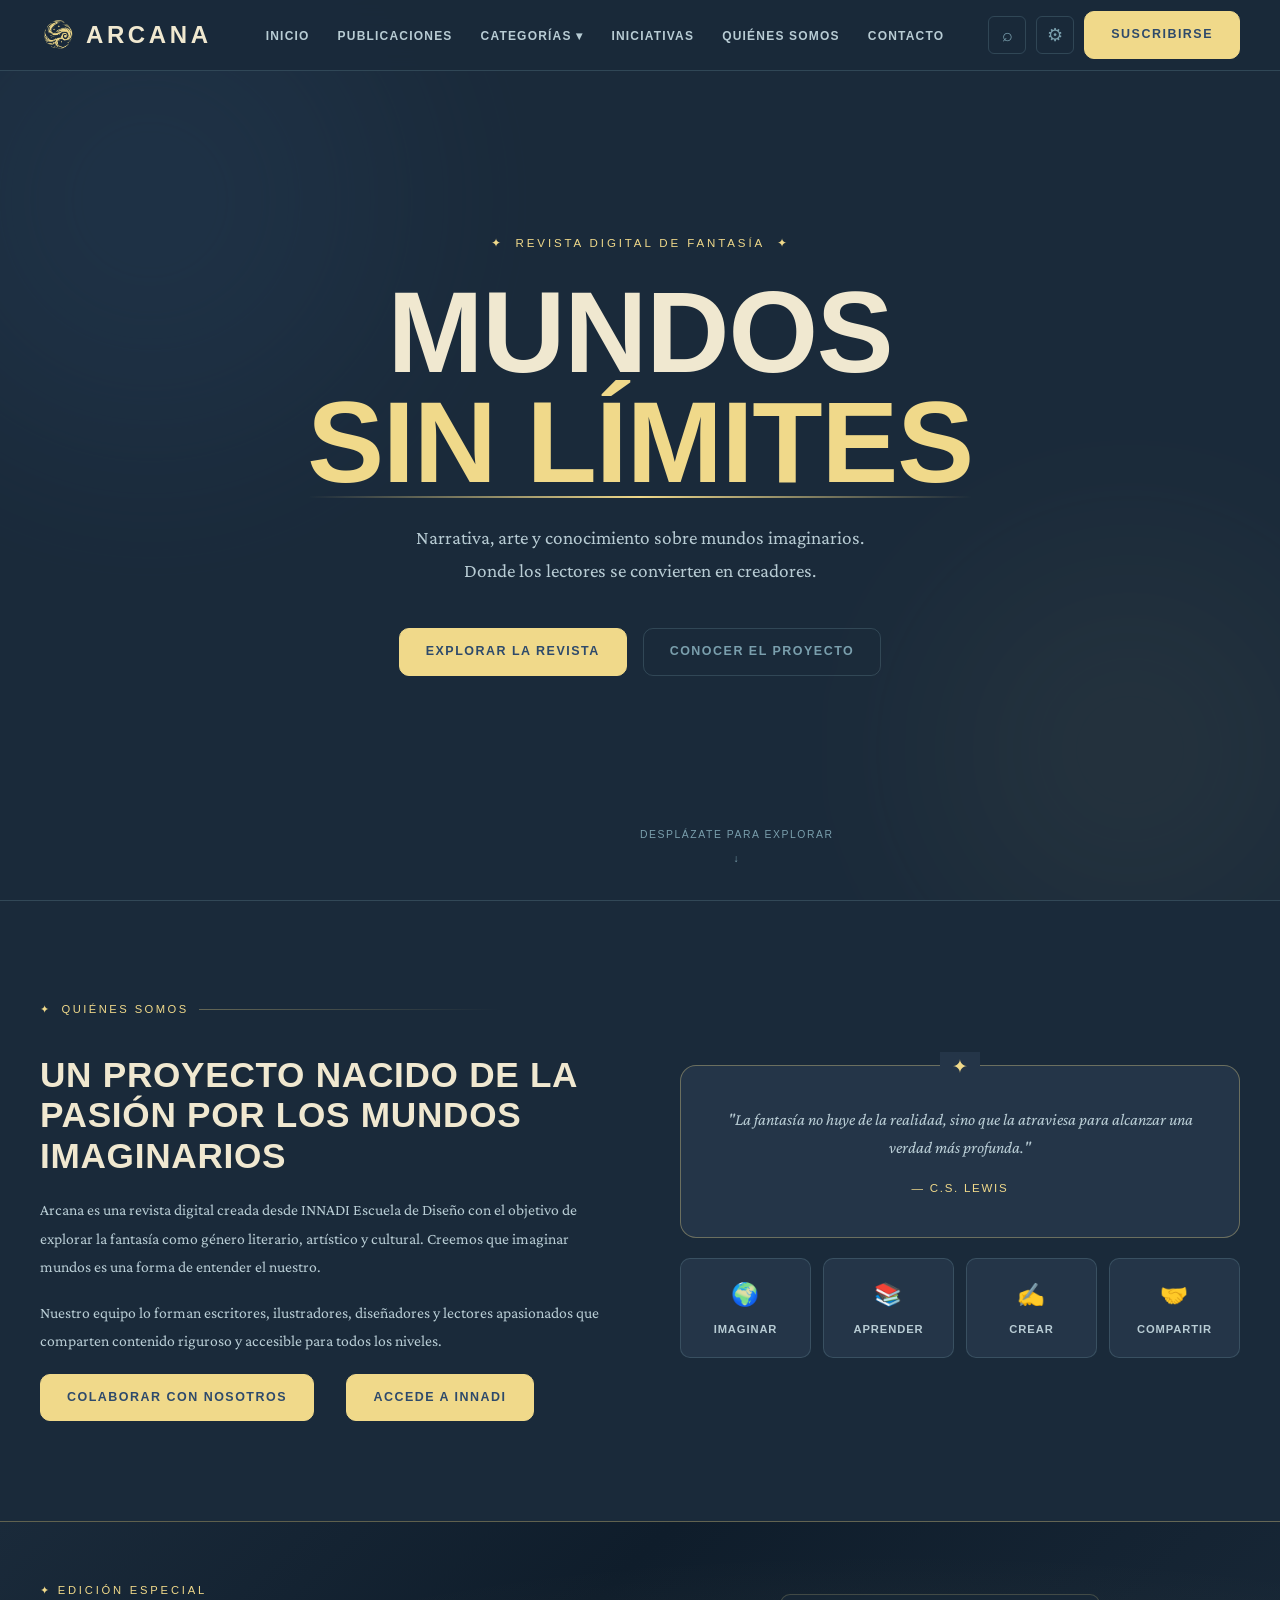
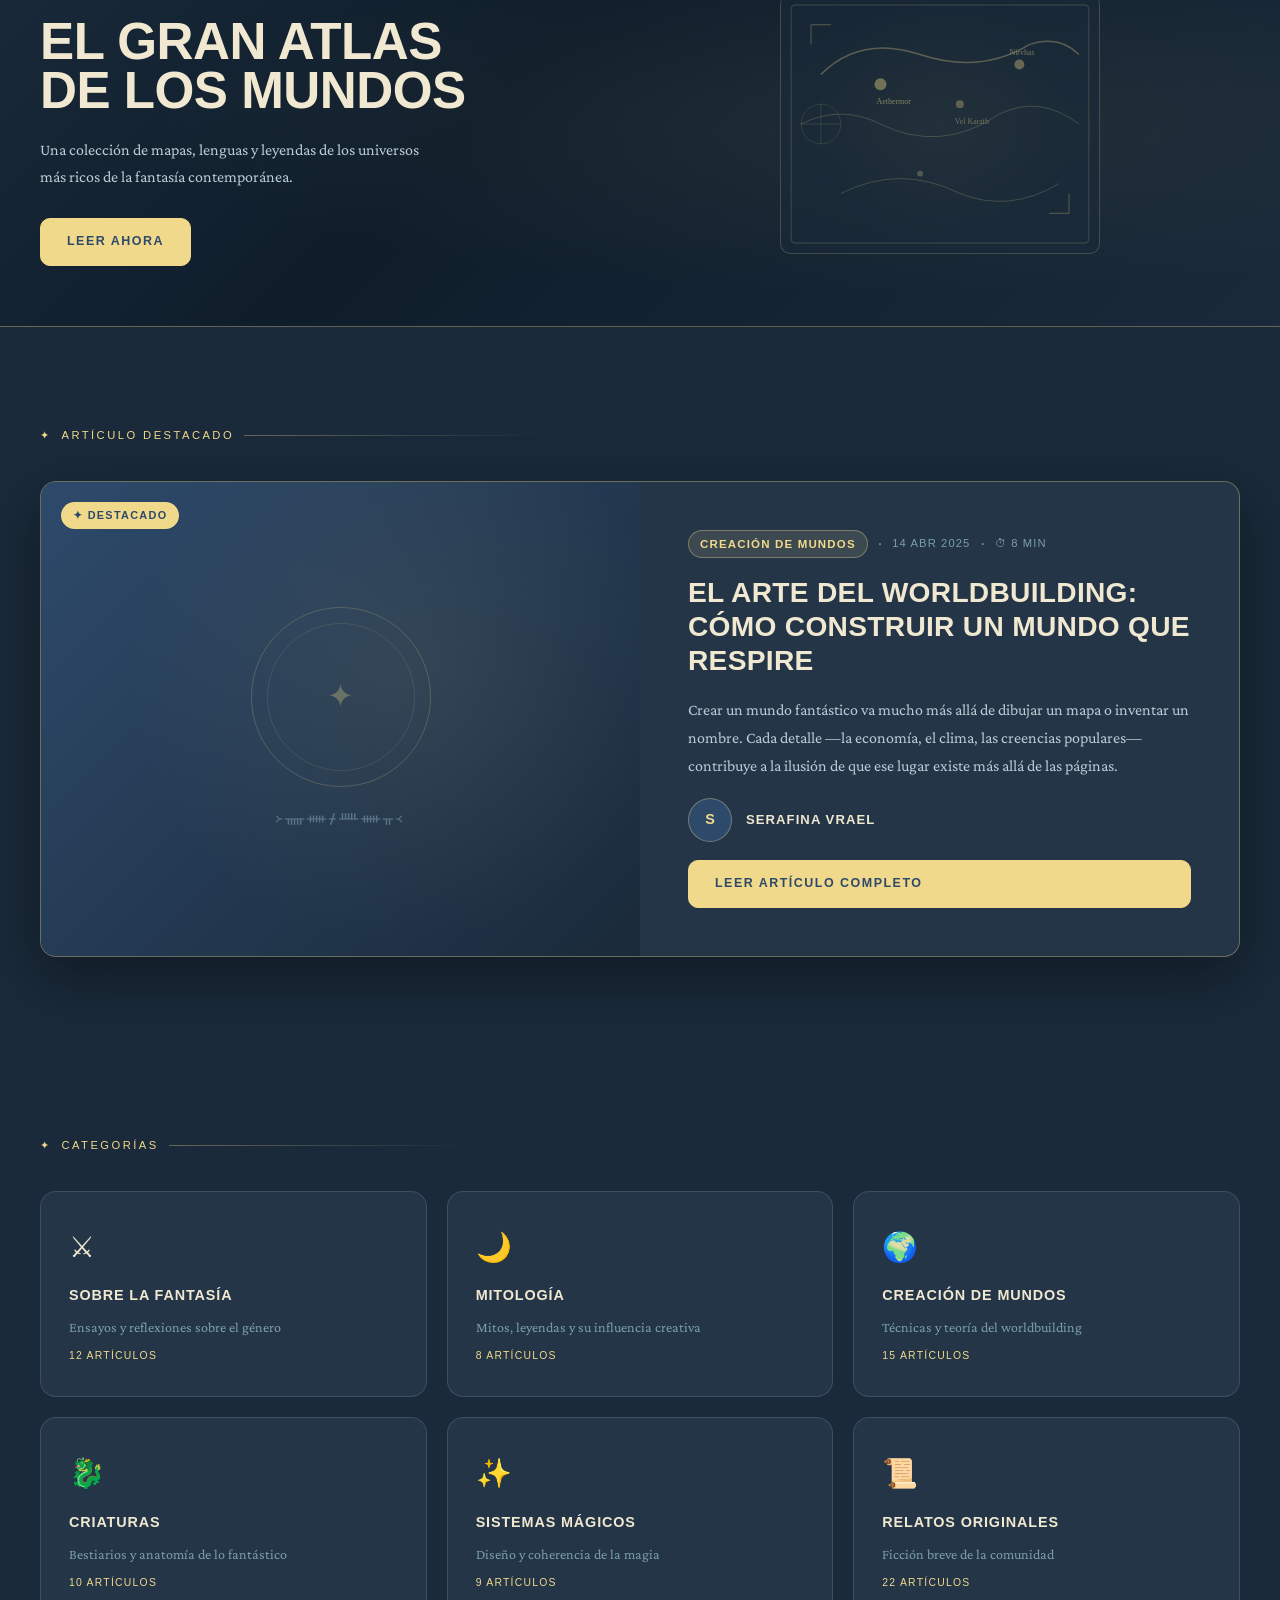
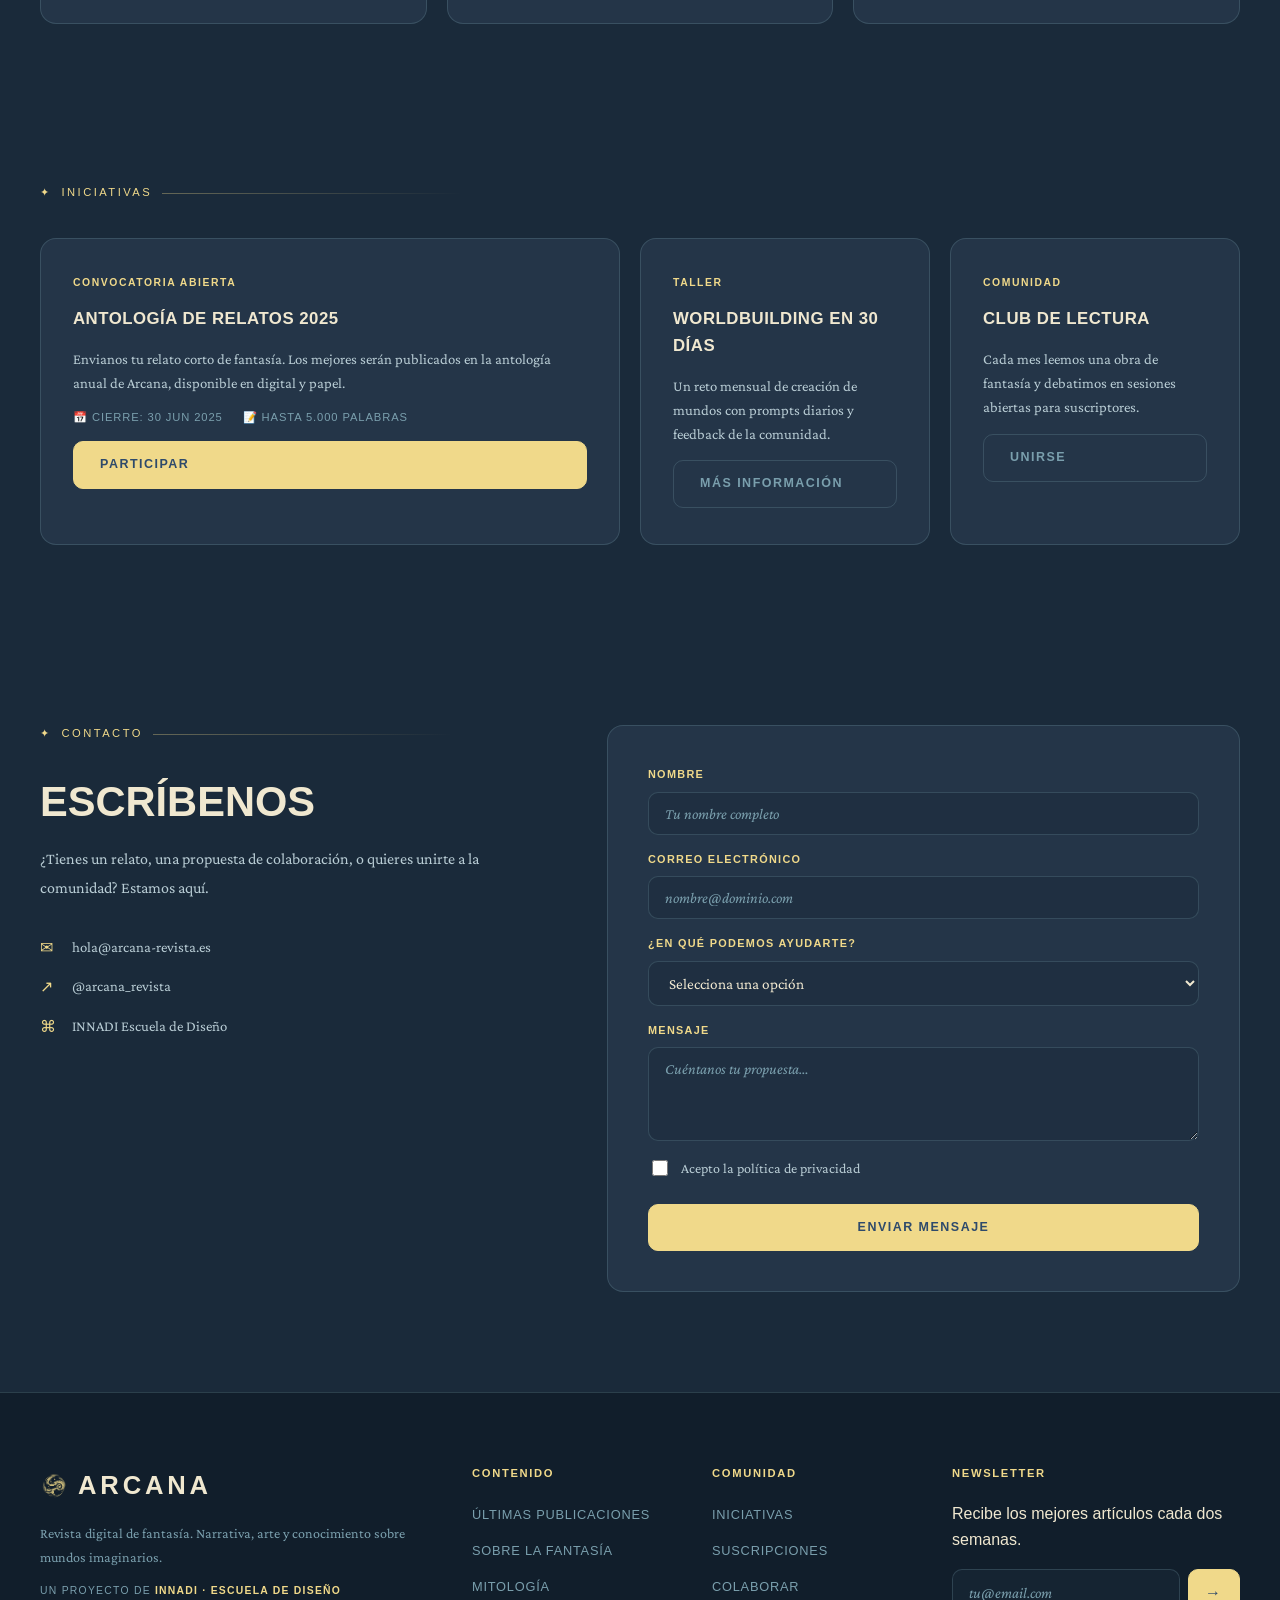
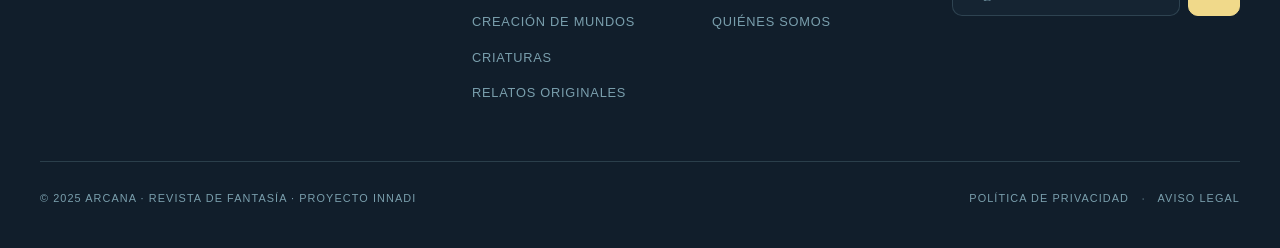
==== index.html @ d05dcd9f "Add files via upload" ====
<!DOCTYPE html>
<html lang="es">
<head>
  <meta charset="UTF-8">
  <meta name="viewport" content="width=device-width, initial-scale=1.0">
  <meta name="description" content="Arcana — Revista digital de fantasía. Narrativa, arte y conocimiento sobre mundos imaginarios.">
  <title>Arcana · Revista de Fantasía</title>
  <link rel="preconnect" href="https://fonts.googleapis.com">
  <link rel="preconnect" href="https://fonts.gstatic.com" crossorigin>
  <link href="https://fonts.googleapis.com/css2?family=Cinzel:wght@400;600;700;900&family=Crimson+Pro:ital,wght@0,300;0,400;0,600;1,300;1,400&display=swap" rel="stylesheet">
  <link rel="stylesheet" href="assets/css/estilo.css">
  <link rel="stylesheet" href="assets/css/revista.css">
  <script src="assets/js/java.js"></script>

</head>
<body>

  <!-- ═══ NAVEGACIÓN ═══ -->
  <nav class="nav" id="nav">
    <div class="nav-inner">
      <a href="#" class="nav-logo" onclick="showPage('home')">
        <img src="assets/img/ico.png" class="nav-logo-img" alt="Arcana">
        <span class="nav-logo-text">Arcana</span>
      </a>
      <ul class="nav-links" id="navLinks">
        <li><a href="#inicio" class="nav-link" onclick="showPage('home')">Inicio</a></li>
        <li><a href="#publicaciones" class="nav-link" onclick="showPage('publicaciones')">Publicaciones</a></li>
        <li class="nav-dropdown">
          <a href="#categorias" class="nav-link">Categorías ▾</a>
          <ul class="dropdown-menu">
            <li><a href="#" onclick="showPage('publicaciones','fantasia')">Sobre la fantasía</a></li>
            <li><a href="#" onclick="showPage('publicaciones','mitologia')">Mitología</a></li>
            <li><a href="#" onclick="showPage('publicaciones','mundos')">Creación de mundos</a></li>
            <li><a href="#" onclick="showPage('publicaciones','criaturas')">Criaturas</a></li>
            <li><a href="#" onclick="showPage('publicaciones','magia')">Sistemas mágicos</a></li>
            <li><a href="#" onclick="showPage('publicaciones','relatos')">Relatos originales</a></li>
          </ul>
        </li>
        <li><a href="#iniciativas" class="nav-link">Iniciativas</a></li>
        <li><a href="#quienes" class="nav-link">Quiénes somos</a></li>
        <li><a href="#contacto" class="nav-link">Contacto</a></li>
      </ul>
      <div class="nav-actions">
        <button class="nav-search-btn" id="searchToggle" aria-label="Buscar">⌕</button>
        <button class="nav-icon-btn" onclick="showPage('config')" aria-label="Configuración">⚙</button>
        <a href="#" class="btn btn-primary nav-cta" onclick="showPage('suscripciones')">Suscribirse</a>
      </div>
      <button class="nav-burger" id="burger" aria-label="Menú">☰</button>
    </div>
    <div class="search-bar" id="searchBar">
      <div class="search-inner">
        <input type="search" id="searchInput" placeholder="Busca artículos, criaturas, mundos…" autocomplete="off">
        <button class="search-close" id="searchClose">✕</button>
      </div>
    </div>
  </nav>

  <!-- ═══════════════════════════════
       PÁGINA: HOME
  ═══════════════════════════════ -->
  <div id="page-home" class="page active">

    <!-- HERO -->
    <section class="hero-main" id="inicio">
      <div class="hero-bg">
        <div class="hero-orb hero-orb-1"></div>
        <div class="hero-orb hero-orb-2"></div>
        <div class="hero-particles" id="particles"></div>
      </div>
      <div class="hero-content">
        <p class="hero-eyebrow">✦ &nbsp;Revista Digital de Fantasía &nbsp;✦</p>
        <h1 class="hero-title">
          <span class="hero-title-line">Mundos</span>
          <span class="hero-title-line hero-title-accent">sin límites</span>
        </h1>
        <p class="hero-subtitle">Narrativa, arte y conocimiento sobre mundos imaginarios.<br>Donde los lectores se convierten en creadores.</p>
        <div class="hero-cta-group">
          <a href="#" class="btn btn-primary" onclick="showPage('publicaciones')">Explorar la revista</a>
          <a href="#quienes" class="btn btn-ghost">Conocer el proyecto</a>
        </div>
      </div>
      <div class="hero-scroll-hint">
        <span>Desplázate para explorar</span>
        <div class="scroll-arrow">↓</div>
      </div>
    </section>

        <!-- QUIÉNES SOMOS -->
    <section class="quienes-section" id="quienes">
      <div class="container">
        <div class="quienes-inner">
          <div class="quienes-text">
            <div class="section-label"><span>✦</span> Quiénes somos</div>
            <h2>Un proyecto nacido de la pasión por los mundos imaginarios</h2>
            <p>Arcana es una revista digital creada desde INNADI Escuela de Diseño con el objetivo de explorar la fantasía como género literario, artístico y cultural. Creemos que imaginar mundos es una forma de entender el nuestro.</p>
            <p>Nuestro equipo lo forman escritores, ilustradores, diseñadores y lectores apasionados que comparten contenido riguroso y accesible para todos los niveles.</p>
            <a href="#contacto" class="btn btn-primary-cont">Colaborar con nosotros</a>
            <a href="https://www.innadi.com/" class="btn btn-primary">Accede a INNADI</a>
          </div>
          <div class="quienes-visual">
            <div class="manifesto-card">
              <p class="manifesto-quote">"La fantasía no huye de la realidad, sino que la atraviesa para alcanzar una verdad más profunda."</p>
              <p class="manifesto-author">— C.S. Lewis</p>
              <div class="manifesto-deco">✦</div>
            </div>
            <div class="values-grid">
              <div class="value-item"><span>🌍</span><strong>Imaginar</strong></div>
              <div class="value-item"><span>📚</span><strong>Aprender</strong></div>
              <div class="value-item"><span>✍</span><strong>Crear</strong></div>
              <div class="value-item"><span>🤝</span><strong>Compartir</strong></div>
            </div>
          </div>
        </div>
      </div>
    </section>

    <!-- BANNER -->
    <section class="banner-section">
      <div class="banner-inner">
        <div class="banner-text-col">
          <p class="banner-eyebrow">✦ Edición especial</p>
          <h2 class="banner-title">El gran atlas<br>de los mundos</h2>
          <p class="banner-desc">Una colección de mapas, lenguas y leyendas de los universos más ricos de la fantasía contemporánea.</p>
          <a href="#" class="btn btn-primary" onclick="showPage('articulo')">Leer ahora</a>
        </div>
        <div class="banner-visual">
          <div class="banner-orb"></div>
          <div class="banner-map-art">
            <svg viewBox="0 0 320 260" fill="none" xmlns="http://www.w3.org/2000/svg">
              <rect x="10" y="10" width="300" height="240" rx="4" stroke="rgba(240,217,138,0.2)" stroke-width="1"/>
              <path d="M40 80 Q80 40 140 60 Q200 80 250 50 Q280 40 300 60" stroke="rgba(240,217,138,0.3)" stroke-width="1.5" fill="none"/>
              <path d="M20 130 Q60 110 100 130 Q160 160 220 120 Q260 100 300 130" stroke="rgba(240,217,138,0.2)" stroke-width="1" fill="none"/>
              <path d="M60 200 Q120 170 180 200 Q230 220 280 190" stroke="rgba(240,217,138,0.2)" stroke-width="1" fill="none"/>
              <circle cx="100" cy="90" r="6" fill="rgba(240,217,138,0.4)"/>
              <circle cx="180" cy="110" r="4" fill="rgba(240,217,138,0.3)"/>
              <circle cx="240" cy="70" r="5" fill="rgba(240,217,138,0.35)"/>
              <circle cx="140" cy="180" r="3" fill="rgba(240,217,138,0.25)"/>
              <text x="96" y="110" font-size="8" fill="rgba(240,217,138,0.5)" font-family="serif">Aethermor</text>
              <text x="175" y="130" font-size="8" fill="rgba(240,217,138,0.4)" font-family="serif">Vel Karath</text>
              <text x="230" y="60" font-size="8" fill="rgba(240,217,138,0.45)" font-family="serif">Nirvhas</text>
              <path d="M30 30 L50 30 M30 30 L30 50" stroke="rgba(240,217,138,0.3)" stroke-width="1"/>
              <path d="M290 220 L270 220 M290 220 L290 200" stroke="rgba(240,217,138,0.3)" stroke-width="1"/>
              <circle cx="40" cy="130" r="20" stroke="rgba(240,217,138,0.12)" stroke-width="1" fill="none"/>
              <line x1="40" y1="110" x2="40" y2="150" stroke="rgba(240,217,138,0.15)" stroke-width="0.8"/>
              <line x1="20" y1="130" x2="60" y2="130" stroke="rgba(240,217,138,0.15)" stroke-width="0.8"/>
            </svg>
          </div>
        </div>
      </div>
    </section>

    <!-- ARTÍCULO DESTACADO (home) -->
    <section class="featured-wrap" id="publicaciones">
      <div class="container">
        <div class="section-label"><span>✦</span> Artículo destacado</div>
        <article class="featured-article">
          <div class="featured-img">
            <div class="featured-img-placeholder">
              <div class="img-art">
                <div class="img-art-circle"></div>
                <div class="img-art-rune">᚛ᚅᚔᚋᚊᚔᚂ᚜</div>
              </div>
            </div>
            <span class="featured-badge">✦ Destacado</span>
          </div>
          <div class="featured-body">
            <div class="featured-meta">
              <span class="tag">Creación de mundos</span>
              <span class="meta-sep">·</span>
              <span class="meta-date">14 Abr 2025</span>
              <span class="meta-sep">·</span>
              <span class="meta-time">⏱ 8 min</span>
            </div>
            <h2 class="featured-title">El arte del Worldbuilding: cómo construir un mundo que respire</h2>
            <p class="featured-excerpt">Crear un mundo fantástico va mucho más allá de dibujar un mapa o inventar un nombre. Cada detalle —la economía, el clima, las creencias populares— contribuye a la ilusión de que ese lugar existe más allá de las páginas.</p>
            <div class="featured-author">
              <div class="author-avatar">S</div>
              <div>
                <strong>Serafina Vrael</strong>
              </div>
            </div>
            <a href="#" class="btn btn-primary" onclick="showPage('articulo')">Leer artículo completo</a>
          </div>
        </article>
      </div>
    </section>

    <!-- CATEGORÍAS GRID -->
    <section class="cat-section" id="categorias">
      <div class="container">
        <div class="section-label"><span>✦</span> Categorías</div>
        <div class="cat-grid">
          <a href="#" class="cat-card" onclick="showPage('publicaciones','fantasia')">
            <div class="cat-icon">⚔</div>
            <h3>Sobre la fantasía</h3>
            <p>Ensayos y reflexiones sobre el género</p>
            <span class="cat-count">12 artículos</span>
          </a>
          <a href="#" class="cat-card" onclick="showPage('publicaciones','mitologia')">
            <div class="cat-icon">🌙</div>
            <h3>Mitología</h3>
            <p>Mitos, leyendas y su influencia creativa</p>
            <span class="cat-count">8 artículos</span>
          </a>
          <a href="#" class="cat-card" onclick="showPage('publicaciones','mundos')">
            <div class="cat-icon">🌍</div>
            <h3>Creación de mundos</h3>
            <p>Técnicas y teoría del worldbuilding</p>
            <span class="cat-count">15 artículos</span>
          </a>
          <a href="#" class="cat-card" onclick="showPage('publicaciones','criaturas')">
            <div class="cat-icon">🐉</div>
            <h3>Criaturas</h3>
            <p>Bestiarios y anatomía de lo fantástico</p>
            <span class="cat-count">10 artículos</span>
          </a>
          <a href="#" class="cat-card" onclick="showPage('publicaciones','magia')">
            <div class="cat-icon">✨</div>
            <h3>Sistemas mágicos</h3>
            <p>Diseño y coherencia de la magia</p>
            <span class="cat-count">9 artículos</span>
          </a>
          <a href="#" class="cat-card" onclick="showPage('publicaciones','relatos')">
            <div class="cat-icon">📜</div>
            <h3>Relatos originales</h3>
            <p>Ficción breve de la comunidad</p>
            <span class="cat-count">22 artículos</span>
          </a>
        </div>
      </div>
    </section>

    <!-- INICIATIVAS -->
    <section class="iniciativas-section" id="iniciativas">
      <div class="container">
        <div class="section-label"><span>✦</span> Iniciativas</div>
        <div class="iniciativas-grid">
          <article class="iniciativa-card iniciativa-main">
            <div class="iniciativa-tag">Convocatoria abierta</div>
            <h3>Antología de Relatos 2025</h3>
            <p>Envianos tu relato corto de fantasía. Los mejores serán publicados en la antología anual de Arcana, disponible en digital y papel.</p>
            <div class="iniciativa-meta">
              <span>📅 Cierre: 30 Jun 2025</span>
              <span>📝 Hasta 5.000 palabras</span>
            </div>
            <a href="#contacto" class="btn btn-primary">Participar</a>
          </article>
          <article class="iniciativa-card">
            <div class="iniciativa-tag">Taller</div>
            <h3>Worldbuilding en 30 días</h3>
            <p>Un reto mensual de creación de mundos con prompts diarios y feedback de la comunidad.</p>
            <a href="#" class="btn btn-ghost">Más información</a>
          </article>
          <article class="iniciativa-card">
            <div class="iniciativa-tag">Comunidad</div>
            <h3>Club de lectura</h3>
            <p>Cada mes leemos una obra de fantasía y debatimos en sesiones abiertas para suscriptores.</p>
            <a href="#" class="btn btn-ghost">Unirse</a>
          </article>
        </div>
      </div>
    </section>

    <!-- CONTACTO -->
    <section class="contacto-section" id="contacto">
      <div class="container">
        <div class="contacto-inner">
          <div class="contacto-text">
            <div class="section-label"><span>✦</span> Contacto</div>
            <h2>Escríbenos</h2>
            <p>¿Tienes un relato, una propuesta de colaboración, o quieres unirte a la comunidad? Estamos aquí.</p>
            <div class="contacto-info">
              <div class="contacto-item"><span>✉</span><span>hola@arcana-revista.es</span></div>
              <div class="contacto-item"><span>↗</span><span>@arcana_revista</span></div>
              <div class="contacto-item"><span>⌘</span><span>INNADI Escuela de Diseño</span></div>
            </div>
          </div>
          <form class="contacto-form" id="contactForm">
            <div class="field">
              <label for="c-nombre">Nombre</label>
              <input id="c-nombre" type="text" placeholder="Tu nombre completo" required>
            </div>
            <div class="field">
              <label for="c-email">Correo electrónico</label>
              <input id="c-email" type="email" placeholder="nombre@dominio.com" required>
            </div>
            <div class="field">
              <label for="c-tipo">¿En qué podemos ayudarte?</label>
              <select id="c-tipo">
                <option>Selecciona una opción</option>
                <option>Propuesta de colaboración</option>
                <option>Envío de relato</option>
                <option>Suscripción</option>
                <option>Otros</option>
              </select>
            </div>
            <div class="field">
              <label for="c-mensaje">Mensaje</label>
              <textarea id="c-mensaje" rows="4" placeholder="Cuéntanos tu propuesta…" required></textarea>
            </div>
            <div class="field-inline">
              <label class="checkbox-wrap">
                <input type="checkbox" required>
                <span>Acepto la política de privacidad</span>
              </label>
            </div>
            <button type="submit" class="btn btn-primary form-submit">Enviar mensaje</button>
            <div class="form-success" id="formSuccess"><span>✓</span> Mensaje enviado. ¡Nos ponemos en contacto pronto!</div>
          </form>
        </div>
      </div>
    </section>

    <!-- FOOTER -->
    <footer class="footer">
      <div class="container">
        <div class="footer-grid">
          <div class="footer-brand">
            <div class="footer-logo">
            <img src="assets/img/ico.png" class="footer-logo-img" alt="">
            Arcana
          </div>
            <p>Revista digital de fantasía. Narrativa, arte y conocimiento sobre mundos imaginarios.</p>
            <p class="footer-innadi">Un proyecto de <strong> <a href="https://www.innadi.com/">INNADI · Escuela de Diseño</a></strong></p>
          </div>
          <div class="footer-col">
            <h4>Contenido</h4>
            <ul>
              <li><a href="#" onclick="showPage('publicaciones')">Últimas publicaciones</a></li>
              <li><a href="#" onclick="showPage('publicaciones','fantasia')">Sobre la fantasía</a></li>
              <li><a href="#" onclick="showPage('publicaciones','mitologia')">Mitología</a></li>
              <li><a href="#" onclick="showPage('publicaciones','mundos')">Creación de mundos</a></li>
              <li><a href="#" onclick="showPage('publicaciones','criaturas')">Criaturas</a></li>
              <li><a href="#" onclick="showPage('publicaciones','relatos')">Relatos originales</a></li>
            </ul>
          </div>
          <div class="footer-col">
            <h4>Comunidad</h4>
            <ul>
              <li><a href="#iniciativas">Iniciativas</a></li>
              <li><a href="#" onclick="showPage('suscripciones')">Suscripciones</a></li>
              <li><a href="#contacto">Colaborar</a></li>
              <li><a href="#quienes">Quiénes somos</a></li>
            </ul>
          </div>
          <div class="footer-col">
            <h4>Newsletter</h4>
            <p>Recibe los mejores artículos cada dos semanas.</p>
            <div class="footer-newsletter">
              <input type="email" placeholder="tu@email.com" class="footer-email-input">
              <button class="btn btn-primary footer-subscribe">→</button>
            </div>
          </div>
        </div>
        <div class="footer-bottom">
          <p>© 2025 Arcana · Revista de Fantasía · Proyecto INNADI</p>
          <div class="footer-links">
            <a href="#">Política de privacidad</a>
            <span>·</span>
            <a href="#">Aviso legal</a>
          </div>
        </div>
      </div>
    </footer>

  </div><!-- /page-home -->


  <!-- ═══════════════════════════════
       PÁGINA: PUBLICACIONES
  ═══════════════════════════════ -->
  <div id="page-publicaciones" class="page">
    <div class="subpage-hero">
      <div class="container">
        <p class="hero-eyebrow">✦ Publicaciones</p>
        <h1 class="subpage-title" id="pubPageTitle">Todas las publicaciones</h1>
        <p class="subpage-subtitle" id="pubPageSub">Explora nuestra biblioteca de artículos por categoría</p>
      </div>
    </div>

    <div class="container pub-layout">
      <!-- Sidebar categorías -->
      <aside class="pub-sidebar">
        <div class="sidebar-label">Categorías</div>
        <nav class="sidebar-nav">
          <button class="sidebar-btn active" data-cat="todos" onclick="filterPub('todos',this)">
            <span class="sidebar-btn-icon">✦</span> Todos
            <span class="sidebar-count">76</span>
          </button>
          <button class="sidebar-btn" data-cat="fantasia" onclick="filterPub('fantasia',this)">
            <span class="sidebar-btn-icon">⚔</span> Sobre la fantasía
            <span class="sidebar-count">12</span>
          </button>
          <button class="sidebar-btn" data-cat="mitologia" onclick="filterPub('mitologia',this)">
            <span class="sidebar-btn-icon">🌙</span> Mitología
            <span class="sidebar-count">8</span>
          </button>
          <button class="sidebar-btn" data-cat="mundos" onclick="filterPub('mundos',this)">
            <span class="sidebar-btn-icon">🌍</span> Creación de mundos
            <span class="sidebar-count">15</span>
          </button>
          <button class="sidebar-btn" data-cat="criaturas" onclick="filterPub('criaturas',this)">
            <span class="sidebar-btn-icon">🐉</span> Criaturas
            <span class="sidebar-count">10</span>
          </button>
          <button class="sidebar-btn" data-cat="magia" onclick="filterPub('magia',this)">
            <span class="sidebar-btn-icon">✨</span> Sistemas mágicos
            <span class="sidebar-count">9</span>
          </button>
          <button class="sidebar-btn" data-cat="relatos" onclick="filterPub('relatos',this)">
            <span class="sidebar-btn-icon">📜</span> Relatos originales
            <span class="sidebar-count">22</span>
          </button>
        </nav>
        <div class="sidebar-divider"></div>
        <div class="sidebar-label">Ordenar por</div>
        <div class="sidebar-sort">
          <button class="sort-btn active">Más recientes</button>
          <button class="sort-btn">Más leídos</button>
          <button class="sort-btn">Lectura corta</button>
        </div>
      </aside>

      <!-- Grid de artículos -->
      <main class="pub-main">
        <div class="pub-top-bar">
          <span class="pub-count" id="pubCount">76 artículos</span>
          <div class="pub-view-toggle">
            <button class="view-btn active" data-view="grid" onclick="setPubView('grid',this)">⊞</button>
            <button class="view-btn" data-view="list" onclick="setPubView('list',this)">☰</button>
          </div>
        </div>

        <div class="articles-grid pub-grid" id="pubGrid">

          <article class="article-card" data-cat="criaturas" onclick="showPage('articulo')">
            <div class="article-img">
              <div class="article-img-art art-dragon">
                <svg viewBox="0 0 120 120" fill="none"><circle cx="60" cy="60" r="55" stroke="rgba(240,217,138,0.15)" stroke-width="1"/><path d="M60 20 L80 50 L70 55 L90 80 L60 70 L30 80 L50 55 L40 50 Z" stroke="#F0D98A" stroke-width="1.5" fill="rgba(240,217,138,0.05)"/><circle cx="50" cy="45" r="3" fill="#F0D98A" opacity="0.6"/><circle cx="70" cy="45" r="3" fill="#F0D98A" opacity="0.6"/></svg>
              </div>
            </div>
            <div class="article-body">
              <div class="article-meta"><span class="tag">Criaturas</span><span class="meta-date">10 Abr 2025</span></div>
              <h3 class="article-title">Dragones: anatomía de una leyenda universal</h3>
              <p class="article-excerpt">Desde Fafnir hasta Smaug, los dragones comparten una presencia simbólica en culturas que nunca se conocieron.</p>
              <div class="article-footer"><div class="author-mini"><div class="author-dot">M</div><span>M. Thalindor</span></div><div class="read-info">⏱ 6 min</div></div>
            </div>
          </article>

          <article class="article-card" data-cat="magia" onclick="showPage('articulo')">
            <div class="article-img">
              <div class="article-img-art art-magic">
                <svg viewBox="0 0 120 120" fill="none"><circle cx="60" cy="60" r="55" stroke="rgba(240,217,138,0.15)" stroke-width="1"/><polygon points="60,15 70,45 100,45 77,63 86,93 60,75 34,93 43,63 20,45 50,45" stroke="#F0D98A" stroke-width="1.2" fill="rgba(240,217,138,0.04)"/></svg>
              </div>
            </div>
            <div class="article-body">
              <div class="article-meta"><span class="tag">Magia</span><span class="meta-date">5 Abr 2025</span></div>
              <h3 class="article-title">Las reglas de la magia: cuando lo imposible tiene lógica</h3>
              <p class="article-excerpt">Sanderson, Le Guin y Tolkien: tres filosofías del sistema mágico que cambiaron la fantasía moderna.</p>
              <div class="article-footer"><div class="author-mini"><div class="author-dot">D</div><span>D. Kessvel</span></div><div class="read-info">⏱ 9 min</div></div>
            </div>
          </article>

          <article class="article-card" data-cat="mundos" onclick="showPage('articulo')">
            <div class="article-img">
              <div class="article-img-art">
                <svg viewBox="0 0 120 120" fill="none"><circle cx="60" cy="60" r="55" stroke="rgba(240,217,138,0.15)" stroke-width="1"/><circle cx="60" cy="60" r="30" stroke="#F0D98A" stroke-width="1" fill="none" opacity="0.5"/><path d="M30 60 Q60 40 90 60" stroke="#F0D98A" stroke-width="1" fill="none" opacity="0.4"/><path d="M30 60 Q60 80 90 60" stroke="#F0D98A" stroke-width="1" fill="none" opacity="0.4"/></svg>
              </div>
            </div>
            <div class="article-body">
              <div class="article-meta"><span class="tag">Mundos</span><span class="meta-date">2 Abr 2025</span></div>
              <h3 class="article-title">Cartografía fantástica: mapear lo que no existe</h3>
              <p class="article-excerpt">Un mapa bien diseñado no solo orienta al lector; define el ritmo de la aventura y revela la historia del mundo.</p>
              <div class="article-footer"><div class="author-mini"><div class="author-dot">I</div><span>I. Sunveth</span></div><div class="read-info">⏱ 7 min</div></div>
            </div>
          </article>

          <article class="article-card" data-cat="mitologia" onclick="showPage('articulo')">
            <div class="article-img">
              <div class="article-img-art">
                <svg viewBox="0 0 120 120" fill="none"><circle cx="60" cy="60" r="55" stroke="rgba(240,217,138,0.15)" stroke-width="1"/><path d="M60 15 L60 105 M15 60 L105 60" stroke="#F0D98A" stroke-width="0.8" opacity="0.3"/><circle cx="60" cy="60" r="20" stroke="#F0D98A" stroke-width="1.2" fill="none" opacity="0.5"/><path d="M45 45 L75 75 M75 45 L45 75" stroke="#F0D98A" stroke-width="0.8" opacity="0.3"/></svg>
              </div>
            </div>
            <div class="article-body">
              <div class="article-meta"><span class="tag">Mitología</span><span class="meta-date">28 Mar 2025</span></div>
              <h3 class="article-title">Los héroes caídos: arquetipos que perduran</h3>
              <p class="article-excerpt">Aquiles, Sigfrido, Beowulf. Qué tienen en común estos héroes y por qué seguimos recreándolos hoy.</p>
              <div class="article-footer"><div class="author-mini"><div class="author-dot">C</div><span>C. Orvane</span></div><div class="read-info">⏱ 11 min</div></div>
            </div>
          </article>

          <article class="article-card" data-cat="fantasia" onclick="showPage('articulo')">
            <div class="article-img">
              <div class="article-img-art">
                <svg viewBox="0 0 120 120" fill="none"><circle cx="60" cy="60" r="55" stroke="rgba(240,217,138,0.15)" stroke-width="1"/><rect x="35" y="35" width="50" height="50" rx="3" stroke="#F0D98A" stroke-width="1" fill="rgba(240,217,138,0.04)"/><line x1="35" y1="50" x2="85" y2="50" stroke="#F0D98A" stroke-width="0.8" opacity="0.4"/><line x1="35" y1="65" x2="85" y2="65" stroke="#F0D98A" stroke-width="0.8" opacity="0.4"/><line x1="35" y1="78" x2="65" y2="78" stroke="#F0D98A" stroke-width="0.8" opacity="0.4"/></svg>
              </div>
            </div>
            <div class="article-body">
              <div class="article-meta"><span class="tag">Fantasía</span><span class="meta-date">21 Mar 2025</span></div>
              <h3 class="article-title">¿Qué hace grande a un libro de fantasía?</h3>
              <p class="article-excerpt">Más allá de la magia y los dragones, los mejores libros del género comparten algo que va mucho más allá de la trama.</p>
              <div class="article-footer"><div class="author-mini"><div class="author-dot">S</div><span>S. Vrael</span></div><div class="read-info">⏱ 5 min</div></div>
            </div>
          </article>

          <article class="article-card" data-cat="relatos" onclick="showPage('articulo')">
            <div class="article-img">
              <div class="article-img-art">
                <svg viewBox="0 0 120 120" fill="none"><circle cx="60" cy="60" r="55" stroke="rgba(240,217,138,0.15)" stroke-width="1"/><path d="M40 30 Q60 20 80 30 L85 90 Q60 100 35 90 Z" stroke="#F0D98A" stroke-width="1" fill="rgba(240,217,138,0.04)"/><line x1="48" y1="50" x2="72" y2="50" stroke="#F0D98A" stroke-width="0.8" opacity="0.5"/><line x1="48" y1="60" x2="72" y2="60" stroke="#F0D98A" stroke-width="0.8" opacity="0.5"/><line x1="48" y1="70" x2="62" y2="70" stroke="#F0D98A" stroke-width="0.8" opacity="0.5"/></svg>
              </div>
            </div>
            <div class="article-body">
              <div class="article-meta"><span class="tag">Relatos</span><span class="meta-date">15 Mar 2025</span></div>
              <h3 class="article-title">La última lluvia de Iselth</h3>
              <p class="article-excerpt">Cuando el dios del agua cerró los ojos por última vez, Iselth comprendió que tendría que aprender a llorar por sí sola.</p>
              <div class="article-footer"><div class="author-mini"><div class="author-dot">E</div><span>E. Farryn</span></div><div class="read-info">⏱ 4 min</div></div>
            </div>
          </article>

        </div><!-- /pub-grid -->

        <div class="pagination">
          <button class="page-btn active">1</button>
          <button class="page-btn">2</button>
          <button class="page-btn">3</button>
          <span class="page-sep">…</span>
          <button class="page-btn">8</button>
          <button class="page-btn page-next">Siguiente →</button>
        </div>
      </main>
    </div>
  </div><!-- /page-publicaciones -->


  <!-- ═══════════════════════════════
       PÁGINA: ARTÍCULO DESTACADO
  ═══════════════════════════════ -->
  <div id="page-articulo" class="page">
    <div class="articulo-hero">
      <div class="container">
        <div class="articulo-breadcrumb">
          <button onclick="showPage('home')">Inicio</button>
          <span>›</span>
          <button onclick="showPage('publicaciones','mundos')">Creación de mundos</button>
          <span>›</span>
          <span>Artículo</span>
        </div>
        <span class="tag" style="margin-bottom: 20px; display: inline-flex;">Creación de mundos</span>
        <h1 class="articulo-titulo">El arte del Worldbuilding: cómo construir un mundo que respire</h1>
        <div class="articulo-meta-bar">
          <div class="articulo-author-info">
            <div class="author-avatar">S</div>
            <div>
              <strong>Serafina Vrael</strong>
              <span>Editora fundadora · 14 Abr 2025</span>
            </div>
          </div>
          <div class="articulo-stats">
            <span>⏱ 8 min de lectura</span>
            <span>·</span>
            <span>👁 2.4k lecturas</span>
          </div>
        </div>
      </div>
    </div>

    <div class="container articulo-layout">
      <article class="articulo-body">
        <div class="articulo-cover-img">
          <div class="img-art" style="opacity:0.5; transform: scale(1.5);">
            <div class="img-art-circle"></div>
          </div>
        </div>

        <div class="articulo-content">
          <p class="articulo-lead">Crear un mundo fantástico va mucho más allá de dibujar un mapa o inventar un nombre. Cada detalle —la economía, el clima, las creencias populares— contribuye a la ilusión de que ese lugar existe más allá de las páginas.</p>

          <h2>El primer error del worldbuilder</h2>
          <p>La mayoría de creadores noveles empiezan por lo visible: el nombre del reino, el aspecto de la capital, el sistema de magia. Sin embargo, los mundos que perduran en la memoria del lector son aquellos que tienen raíces invisibles. ¿Por qué ese reino lleva ese nombre? ¿Quién construyó la capital y con qué materiales disponía? ¿Qué consecuencias tiene la magia en la economía cotidiana?</p>

          <blockquote class="articulo-quote">
            <p>"La historia visible es solo la punta del iceberg. Todo lo que el lector nunca verá es lo que mantiene el mundo a flote."</p>
            <cite>— Ursula K. Le Guin</cite>
          </blockquote>

          <h2>Los cuatro pilares del worldbuilding coherente</h2>
          <p>Existen cuatro dimensiones que todo mundo bien construido debe resolver, aunque el lector nunca las perciba directamente:</p>

          <div class="articulo-pillars">
            <div class="pillar-card">
              <span class="pillar-num">01</span>
              <h4>Geografía y clima</h4>
              <p>El terreno condiciona la cultura, la economía y los conflictos. Un desierto no produce el mismo tipo de civilización que un delta fluvial.</p>
            </div>
            <div class="pillar-card">
              <span class="pillar-num">02</span>
              <h4>Historia y mitología</h4>
              <p>Todo mundo tiene una historia que lo precede. Esa historia se filtra en los nombres, las supersticiones, los monumentos en ruinas.</p>
            </div>
            <div class="pillar-card">
              <span class="pillar-num">03</span>
              <h4>Economía y política</h4>
              <p>¿De qué vive la gente? ¿Quién tiene el poder y por qué? Estas preguntas generan conflictos naturales y plausibles.</p>
            </div>
            <div class="pillar-card">
              <span class="pillar-num">04</span>
              <h4>Creencias y valores</h4>
              <p>La religión, la ética y los tabúes definen qué considera sagrado o prohibido esa sociedad.</p>
            </div>
          </div>

          <h2>Cuánto mostrar y cuánto esconder</h2>
          <p>Uno de los errores más comunes es el llamado "síndrome de la enciclopedia": el autor ha construido tanto que no puede resistir la tentación de contarlo todo. El resultado es que la narrativa se detiene para dar paso a largas descripciones que el lector suele saltarse.</p>
          <p>La regla de oro: construye el iceberg completo, pero solo muestra la punta. El lector percibirá la solidez de lo que hay debajo sin necesidad de verlo.</p>
        </div>

        <div class="articulo-tags-bar">
          <span class="tag">Worldbuilding</span>
          <span class="tag">Narrativa</span>
          <span class="tag">Técnica</span>
          <span class="tag">Fantasía</span>
        </div>

        <div class="articulo-nav">
          <button class="articulo-nav-btn" onclick="showPage('publicaciones')">← Volver a publicaciones</button>
          <button class="articulo-nav-btn" onclick="showPage('articulo')">Siguiente artículo →</button>
        </div>
      </article>

      <!-- Sidebar del artículo -->
      <aside class="articulo-sidebar">
        <div class="art-sidebar-card">
          <div class="sidebar-label">Sobre la autora</div>
          <div class="art-author-card">
            <div class="author-avatar" style="width:56px;height:56px;font-size:1.3rem;">L</div>
            <div>
              <strong>Serafina Vrael</strong>
              <p>Editora fundadora de Arcana. Especialista en literatura fantástica y worldbuilding.</p>
            </div>
          </div>
        </div>

        <div class="art-sidebar-card">
          <div class="sidebar-label">Artículos relacionados</div>
          <div class="related-list">
            <a href="#" class="related-item" onclick="showPage('articulo')">
              <span class="tag" style="font-size:0.65rem">Mundos</span>
              <p>Cartografía fantástica: mapear lo que no existe</p>
            </a>
            <a href="#" class="related-item" onclick="showPage('articulo')">
              <span class="tag" style="font-size:0.65rem">Magia</span>
              <p>Las reglas de la magia: cuando lo imposible tiene lógica</p>
            </a>
            <a href="#" class="related-item" onclick="showPage('articulo')">
              <span class="tag" style="font-size:0.65rem">Mitología</span>
              <p>Los héroes caídos: arquetipos que perduran</p>
            </a>
          </div>
        </div>

        <div class="art-sidebar-card art-subscribe-card">
          <p class="sidebar-label">Boletín de Arcana</p>
          <p style="font-size:0.88rem; color: var(--color-text-soft); margin: 0 0 16px;">Recibe los mejores artículos cada dos semanas.</p>
          <input type="email" placeholder="tu@email.com" style="margin-bottom:10px">
          <button class="btn btn-primary" style="width:100%; justify-content: center;" onclick="showPage('suscripciones')">Suscribirse</button>
        </div>
      </aside>
    </div>
  </div><!-- /page-articulo -->


  <!-- ═══════════════════════════════
       PÁGINA: SUSCRIPCIONES
  ═══════════════════════════════ -->
  <div id="page-suscripciones" class="page">
    <div class="subpage-hero">
      <div class="container">
        <p class="hero-eyebrow">✦ Comunidad</p>
        <h1 class="subpage-title">Suscripciones y alertas</h1>
        <p class="subpage-subtitle">Personaliza qué contenido recibes y cuándo</p>
      </div>
    </div>

    <div class="container subs-layout">

      <!-- A. Suscripción a autores -->
      <section class="subs-section">
        <div class="subs-section-header">
          <div class="subs-section-icon">👤</div>
          <div>
            <h2>Autores que sigues</h2>
            <p>Recibe notificaciones cuando publiquen nuevo contenido</p>
          </div>
        </div>
        <div class="authors-grid">
          <div class="author-sub-card subscribed">
            <div class="author-avatar" style="width:52px;height:52px;font-size:1.2rem;">L</div>
            <div class="author-sub-info">
              <strong>Serafina Vrael</strong>
              <span>12 publicaciones · Editora fundadora</span>
              <div class="author-tags"><span class="mini-tag">Mundos</span><span class="mini-tag">Narrativa</span></div>
            </div>
            <button class="sub-toggle subscribed" onclick="toggleSub(this)">✓ Siguiendo</button>
          </div>
          <div class="author-sub-card">
            <div class="author-avatar" style="width:52px;height:52px;font-size:1.2rem;background:var(--color-steel);">M</div>
            <div class="author-sub-info">
              <strong>Mireya Thalindor</strong>
              <span>8 publicaciones · Colaboradora</span>
              <div class="author-tags"><span class="mini-tag">Criaturas</span><span class="mini-tag">Mitología</span></div>
            </div>
            <button class="sub-toggle" onclick="toggleSub(this)">+ Seguir</button>
          </div>
          <div class="author-sub-card">
            <div class="author-avatar" style="width:52px;height:52px;font-size:1.2rem;background:var(--color-abyss);">D</div>
            <div class="author-sub-info">
              <strong>Dorian Kessvel</strong>
              <span>6 publicaciones · Colaborador</span>
              <div class="author-tags"><span class="mini-tag">Magia</span></div>
            </div>
            <button class="sub-toggle" onclick="toggleSub(this)">+ Seguir</button>
          </div>
          <div class="author-sub-card">
            <div class="author-avatar" style="width:52px;height:52px;font-size:1.2rem;background:#3A5A6B;">I</div>
            <div class="author-sub-info">
              <strong>Ilara Sunveth</strong>
              <span>9 publicaciones · Colaboradora</span>
              <div class="author-tags"><span class="mini-tag">Mundos</span><span class="mini-tag">Cartografía</span></div>
            </div>
            <button class="sub-toggle" onclick="toggleSub(this)">+ Seguir</button>
          </div>
        </div>
      </section>

      <!-- B. Suscripción a etiquetas -->
      <section class="subs-section">
        <div class="subs-section-header">
          <div class="subs-section-icon">🏷</div>
          <div>
            <h2>Etiquetas que sigues</h2>
            <p>Te avisamos cuando se publique contenido con estas etiquetas</p>
          </div>
        </div>
        <div class="tags-sub-grid">
          <button class="tag-sub-btn active" onclick="this.classList.toggle('active')">Worldbuilding</button>
          <button class="tag-sub-btn active" onclick="this.classList.toggle('active')">Dragones</button>
          <button class="tag-sub-btn" onclick="this.classList.toggle('active')">Magia blanda</button>
          <button class="tag-sub-btn" onclick="this.classList.toggle('active')">Mitología nórdica</button>
          <button class="tag-sub-btn active" onclick="this.classList.toggle('active')">Relato corto</button>
          <button class="tag-sub-btn" onclick="this.classList.toggle('active')">Tolkien</button>
          <button class="tag-sub-btn" onclick="this.classList.toggle('active')">Sistemas mágicos</button>
          <button class="tag-sub-btn" onclick="this.classList.toggle('active')">Cartografía</button>
          <button class="tag-sub-btn" onclick="this.classList.toggle('active')">Bestiario</button>
          <button class="tag-sub-btn" onclick="this.classList.toggle('active')">Escritura creativa</button>
          <button class="tag-sub-btn active" onclick="this.classList.toggle('active')">Reseñas</button>
          <button class="tag-sub-btn" onclick="this.classList.toggle('active')">Historia medieval</button>
        </div>
        <p class="tags-sub-hint">Haz clic para activar o desactivar una etiqueta</p>
      </section>

      <!-- C. Configuración del newsletter -->
      <section class="subs-section">
        <div class="subs-section-header">
          <div class="subs-section-icon">✉</div>
          <div>
            <h2>Boletín de Arcana</h2>
            <p>Configura la frecuencia y tipo de contenido que recibes</p>
          </div>
        </div>
        <div class="newsletter-config">
          <div class="newsletter-form-wrap">
            <div class="field">
              <label>Tu correo electrónico</label>
              <input type="email" placeholder="nombre@dominio.com">
            </div>
            <div class="field">
              <label>Frecuencia</label>
              <div class="freq-options">
                <label class="freq-option">
                  <input type="radio" name="freq" value="semanal" checked>
                  <span class="freq-label">
                    <strong>Semanal</strong>
                    <em>Cada lunes, un resumen de lo publicado</em>
                  </span>
                </label>
                <label class="freq-option">
                  <input type="radio" name="freq" value="quincenal">
                  <span class="freq-label">
                    <strong>Quincenal</strong>
                    <em>Cada dos semanas, selección editorial</em>
                  </span>
                </label>
                <label class="freq-option">
                  <input type="radio" name="freq" value="mensual">
                  <span class="freq-label">
                    <strong>Mensual</strong>
                    <em>Una vez al mes, lo más destacado</em>
                  </span>
                </label>
              </div>
            </div>
            <div class="field">
              <label>Tipos de contenido</label>
              <div class="content-checks">
                <label class="checkbox-wrap"><input type="checkbox" checked><span>Artículos de fondo</span></label>
                <label class="checkbox-wrap"><input type="checkbox" checked><span>Relatos originales</span></label>
                <label class="checkbox-wrap"><input type="checkbox"><span>Talleres y convocatorias</span></label>
                <label class="checkbox-wrap"><input type="checkbox" checked><span>Novedades editoriales</span></label>
              </div>
            </div>
            <button class="btn btn-primary" style="width:100%;justify-content:center" onclick="newsletterSuccess(this)">Guardar preferencias</button>
            <div class="form-success" id="nlSuccess" style="margin-top:12px"><span>✓</span> Preferencias guardadas correctamente</div>
          </div>
        </div>
      </section>

    </div><!-- /subs-layout -->
  </div><!-- /page-suscripciones -->


  <!-- ═══════════════════════════════
       PÁGINA: CONFIGURACIÓN
  ═══════════════════════════════ -->
  <div id="page-config" class="page">
    <div class="subpage-hero">
      <div class="container">
        <p class="hero-eyebrow">✦ Cuenta</p>
        <h1 class="subpage-title">Configuración de usuario</h1>
        <p class="subpage-subtitle">Gestiona tu perfil y preferencias de lectura</p>
      </div>
    </div>

    <div class="container config-layout">

      <!-- Sidebar navegación config -->
      <aside class="config-sidebar">
        <button class="config-nav-btn active" onclick="showConfigTab('perfil',this)">👤 Perfil</button>
        <button class="config-nav-btn" onclick="showConfigTab('lectura',this)">📚 Lectura</button>
        <button class="config-nav-btn" onclick="showConfigTab('notificaciones',this)">🔔 Notificaciones</button>
        <button class="config-nav-btn" onclick="showConfigTab('privacidad',this)">🔒 Privacidad</button>
        <button class="config-nav-btn" onclick="showConfigTab('cuenta',this)">⚙ Cuenta</button>
      </aside>

      <main class="config-main">

        <!-- Tab: Perfil -->
        <div id="config-tab-perfil" class="config-tab active">
          <div class="config-section">
            <h3 class="config-section-title">Información personal</h3>
            <div class="profile-avatar-row">
              <div class="profile-avatar">A</div>
              <div>
                <p class="profile-avatar-hint">Avatar generado automáticamente a partir de tu nombre</p>
                <button class="btn btn-ghost" style="font-size:0.75rem;padding:8px 16px">Cambiar avatar</button>
              </div>
            </div>
            <div class="config-fields">
              <div class="field">
                <label>Nombre de usuario</label>
                <input type="text" value="aventurero_arcana" placeholder="Tu nombre de usuario">
              </div>
              <div class="field">
                <label>Nombre completo</label>
                <input type="text" placeholder="Nombre y apellidos">
              </div>
              <div class="field">
                <label>Correo electrónico</label>
                <input type="email" value="usuario@ejemplo.com">
              </div>
              <div class="field">
                <label>Sobre mí</label>
                <textarea rows="3" placeholder="Cuéntanos quién eres y qué te apasiona de la fantasía…"></textarea>
              </div>
            </div>
            <button class="btn btn-primary config-save" onclick="configSave(this)">Guardar cambios</button>
          </div>
        </div>

        <!-- Tab: Lectura -->
        <div id="config-tab-lectura" class="config-tab">
          <div class="config-section">
            <h3 class="config-section-title">Preferencias de lectura</h3>
            <div class="config-fields">
              <div class="config-option-row">
                <div>
                  <strong>Tamaño de fuente</strong>
                  <p>Ajusta el tamaño del texto en los artículos</p>
                </div>
                <div class="font-size-control">
                  <button class="font-btn" onclick="adjustFont(-1)">A−</button>
                  <span id="fontSizeVal">16px</span>
                  <button class="font-btn" onclick="adjustFont(1)">A+</button>
                </div>
              </div>
              <div class="config-option-row">
                <div>
                  <strong>Fuente del artículo</strong>
                  <p>Elige entre serifada o sin serifa</p>
                </div>
                <div class="toggle-group">
                  <button class="toggle-opt active" onclick="setFontType('serif',this)">Serif</button>
                  <button class="toggle-opt" onclick="setFontType('sans',this)">Sans</button>
                </div>
              </div>
              <div class="config-option-row">
                <div>
                  <strong>Mostrar tiempo de lectura</strong>
                  <p>Indica cuántos minutos lleva cada artículo</p>
                </div>
                <label class="switch-label">
                  <input type="checkbox" class="switch-input" checked onchange="this.closest('.switch-label').classList.toggle('on',this.checked)">
                  <span class="switch-track"><span class="switch-thumb"></span></span>
                </label>
              </div>
              <div class="config-option-row">
                <div>
                  <strong>Guardar posición de lectura</strong>
                  <p>Continúa donde lo dejaste</p>
                </div>
                <label class="switch-label on">
                  <input type="checkbox" class="switch-input" checked onchange="this.closest('.switch-label').classList.toggle('on',this.checked)">
                  <span class="switch-track"><span class="switch-thumb"></span></span>
                </label>
              </div>
              <div class="config-option-row">
                <div>
                  <strong>Vista por defecto en publicaciones</strong>
                  <p>Cuadrícula o lista al entrar a Publicaciones</p>
                </div>
                <div class="toggle-group">
                  <button class="toggle-opt active" onclick="setViewType('grid',this)">⊞ Grid</button>
                  <button class="toggle-opt" onclick="setViewType('list',this)">☰ Lista</button>
                </div>
              </div>
            </div>
          </div>
        </div>

        <!-- Tab: Notificaciones -->
        <div id="config-tab-notificaciones" class="config-tab">
          <div class="config-section">
            <h3 class="config-section-title">Notificaciones</h3>
            <div class="config-fields">
              <div class="config-option-row">
                <div>
                  <strong>Nuevos artículos</strong>
                  <p>Recibe un aviso cuando se publique contenido nuevo</p>
                </div>
                <label class="switch-label on">
                  <input type="checkbox" class="switch-input" checked onchange="this.closest('.switch-label').classList.toggle('on',this.checked)">
                  <span class="switch-track"><span class="switch-thumb"></span></span>
                </label>
              </div>
              <div class="config-option-row">
                <div>
                  <strong>Autores que sigues</strong>
                  <p>Notificación cuando un autor seguido publique</p>
                </div>
                <label class="switch-label on">
                  <input type="checkbox" class="switch-input" checked onchange="this.closest('.switch-label').classList.toggle('on',this.checked)">
                  <span class="switch-track"><span class="switch-thumb"></span></span>
                </label>
              </div>
              <div class="config-option-row">
                <div>
                  <strong>Etiquetas seguidas</strong>
                  <p>Cuando se publique con tus etiquetas favoritas</p>
                </div>
                <label class="switch-label">
                  <input type="checkbox" class="switch-input" onchange="this.closest('.switch-label').classList.toggle('on',this.checked)">
                  <span class="switch-track"><span class="switch-thumb"></span></span>
                </label>
              </div>
              <div class="config-option-row">
                <div>
                  <strong>Convocatorias y talleres</strong>
                  <p>Alertas sobre iniciativas y eventos de la comunidad</p>
                </div>
                <label class="switch-label on">
                  <input type="checkbox" class="switch-input" checked onchange="this.closest('.switch-label').classList.toggle('on',this.checked)">
                  <span class="switch-track"><span class="switch-thumb"></span></span>
                </label>
              </div>
              <div class="config-option-row">
                <div>
                  <strong>Respuestas y menciones</strong>
                  <p>Cuando alguien responda a tus comentarios</p>
                </div>
                <label class="switch-label">
                  <input type="checkbox" class="switch-input" onchange="this.closest('.switch-label').classList.toggle('on',this.checked)">
                  <span class="switch-track"><span class="switch-thumb"></span></span>
                </label>
              </div>
            </div>
            <button class="btn btn-primary config-save" onclick="configSave(this)">Guardar preferencias</button>
          </div>
        </div>

        <!-- Tab: Privacidad -->
        <div id="config-tab-privacidad" class="config-tab">
          <div class="config-section">
            <h3 class="config-section-title">Privacidad y datos</h3>
            <div class="config-fields">
              <div class="config-option-row">
                <div>
                  <strong>Perfil público</strong>
                  <p>Permite que otros usuarios vean tu perfil y publicaciones</p>
                </div>
                <label class="switch-label on">
                  <input type="checkbox" class="switch-input" checked onchange="this.closest('.switch-label').classList.toggle('on',this.checked)">
                  <span class="switch-track"><span class="switch-thumb"></span></span>
                </label>
              </div>
              <div class="config-option-row">
                <div>
                  <strong>Historial de lectura visible</strong>
                  <p>Muestra a otros qué artículos has leído</p>
                </div>
                <label class="switch-label">
                  <input type="checkbox" class="switch-input" onchange="this.closest('.switch-label').classList.toggle('on',this.checked)">
                  <span class="switch-track"><span class="switch-thumb"></span></span>
                </label>
              </div>
              <div class="config-option-row">
                <div>
                  <strong>Análisis de comportamiento</strong>
                  <p>Ayúdanos a mejorar la experiencia compartiendo datos anónimos</p>
                </div>
                <label class="switch-label on">
                  <input type="checkbox" class="switch-input" checked onchange="this.closest('.switch-label').classList.toggle('on',this.checked)">
                  <span class="switch-track"><span class="switch-thumb"></span></span>
                </label>
              </div>
            </div>
            <div class="config-danger-zone">
              <h4>Zona de peligro</h4>
              <button class="btn btn-danger">Eliminar historial de lectura</button>
              <button class="btn btn-danger">Descargar mis datos</button>
            </div>
          </div>
        </div>

        <!-- Tab: Cuenta -->
        <div id="config-tab-cuenta" class="config-tab">
          <div class="config-section">
            <h3 class="config-section-title">Seguridad</h3>
            <div class="config-fields">
              <div class="field">
                <label>Contraseña actual</label>
                <input type="password" placeholder="••••••••">
              </div>
              <div class="field">
                <label>Nueva contraseña</label>
                <input type="password" placeholder="Nueva contraseña">
              </div>
              <div class="field">
                <label>Confirmar contraseña</label>
                <input type="password" placeholder="Repite la contraseña">
              </div>
            </div>
            <button class="btn btn-primary config-save" onclick="configSave(this)">Cambiar contraseña</button>

            <div class="config-section" style="margin-top:40px; padding-top:32px; border-top: 1px solid var(--color-border)">
              <h3 class="config-section-title" style="color:var(--color-error-text)">Zona de peligro</h3>
              <p style="font-family:var(--font-serif);color:var(--color-text-muted);margin:0 0 16px">Estas acciones son irreversibles. Procede con precaución.</p>
              <div style="display:flex;gap:12px;flex-wrap:wrap">
                <button class="btn btn-danger">Desactivar cuenta</button>
                <button class="btn btn-danger" style="background:rgba(180,60,60,0.15)">Eliminar cuenta permanentemente</button>
              </div>
            </div>
          </div>
        </div>

      </main>
    </div>
  </div><!-- /page-config -->

  <!-- scroll to top -->
  <button class="scroll-top" id="scrollTop" aria-label="Volver al inicio">↑</button>

  <script src="revista.js"></script>
  <script src="arcana-pages.js"></script>
</body>
</html>
---- assets/css/estilo.css ----
/* estilo.css — estilos base complementarios para Revista Arcana */
/* Este archivo contiene resets y estilos base que complementan revista.css */

/* ── Reset adicional ── */
*, *::before, *::after { box-sizing: border-box; }
html { scroll-behavior: smooth; }
body { margin: 0; padding: 0; }
ul { list-style: none; margin: 0; padding: 0; }
a { text-decoration: none; color: inherit; }
button { cursor: pointer; font: inherit; border: none; background: none; }
img { max-width: 100%; display: block; }

/* ── Utilidades ── */
.container {
  width: min(calc(100% - 48px), 1200px);
  margin: 0 auto;
}

/* ── Scrollbar personalizada ── */
::-webkit-scrollbar { width: 8px; }
::-webkit-scrollbar-track { background: #1A2A3A; }
::-webkit-scrollbar-thumb {
  background: rgba(240,217,138,0.3);
  border-radius: 4px;
}
::-webkit-scrollbar-thumb:hover { background: rgba(240,217,138,0.5); }

/* ── Selection ── */
::selection {
  background: rgba(240,217,138,0.3);
  color: #F0E8D0;
}
---- assets/css/revista.css ----
/* ═══════════════════════════════════════════════════
   ARCANA · Revista Digital de Fantasía
   revista.css — estilos propios de la revista
   Compatible con el sistema de diseño (estilo.css)
═══════════════════════════════════════════════════ */

@import url('https://fonts.googleapis.com/css2?family=Cinzel:wght@400;600;700;900&family=Crimson+Pro:ital,wght@0,300;0,400;0,600;1,300;1,400&display=swap');

/* ── RESET ADICIONAL ── */
*, *::before, *::after { box-sizing: border-box; }
html { scroll-behavior: smooth; }
ul { list-style: none; margin: 0; padding: 0; }
a { text-decoration: none; color: inherit; }
button { cursor: pointer; font: inherit; }
img { max-width: 100%; display: block; }

/* ── VARIABLES ── */
:root {
  --color-abyss:     #2E4A6B;
  --color-steel:     #4E7490;
  --color-slate:     #7A9FAD;
  --color-gold:      #F0D98A;
  --color-parchment: #F0E8D0;
  --color-bg:        #1A2A3A;
  --color-surface:   #243548;
  --color-surface-2: #2E4A6B;
  --color-border:    rgba(122,159,173,0.25);
  --color-border-gold: rgba(240,217,138,0.35);
  --color-text:      #F0E8D0;
  --color-text-soft: #B8CCD4;
  --color-text-muted:#7A9FAD;
  --color-accent:    #F0D98A;
  --color-accent-dim:rgba(240,217,138,0.12);
  --color-error-text:#E8A4A4;
  /* Bahnschrift como UI principal — sans-serif del sistema con carácter condensado */
  --font-display: "Cinzel", Georgia, serif;
  --font-serif:   "Crimson Pro", Georgia, serif;
  --font-ui:      "Bahnschrift", "Arial Narrow", Arial, sans-serif;
  --font-body:    "Bahnschrift", "Arial Narrow", Arial, sans-serif;
  --radius-sm: 6px;
  --radius-md: 10px;
  --radius-lg: 16px;
  --container: 1200px;
  --nav-h: 70px;
  --transition: 0.3s cubic-bezier(0.4, 0, 0.2, 1);
}

body {
  margin: 0;
  background: var(--color-bg);
  color: var(--color-text);
  font-family: var(--font-body);
  line-height: 1.6;
  overflow-x: hidden;
}

.container {
  width: min(calc(100% - 48px), var(--container));
  margin: 0 auto;
}

/* ══════════════════════════════
   SISTEMA DE PÁGINAS
══════════════════════════════ */
.page {
  display: none;
  opacity: 0;
  transform: translateY(16px);
  transition: opacity 0.35s ease, transform 0.35s ease;
}

.page.active {
  display: block;
  opacity: 1;
  transform: translateY(0);
}

.page.exiting {
  opacity: 0;
  transform: translateY(-10px);
  pointer-events: none;
}

/* ══════════════════════════════
   NAVEGACIÓN
══════════════════════════════ */
.nav {
  position: fixed;
  top: 0; left: 0; right: 0;
  z-index: 100;
  background: rgba(26,42,58,0.92);
  backdrop-filter: blur(12px);
  -webkit-backdrop-filter: blur(12px);
  border-bottom: 1px solid var(--color-border);
  transition: background var(--transition), box-shadow var(--transition);
}

.nav.scrolled {
  background: rgba(26,42,58,0.98);
  box-shadow: 0 4px 30px rgba(0,0,0,0.4);
}

.nav-inner {
  display: flex;
  align-items: center;
  gap: 2rem;
  height: var(--nav-h);
  width: min(calc(100% - 48px), var(--container));
  margin: 0 auto;
}

.nav-logo {
  display: flex;
  align-items: center;
  gap: 10px;
  flex-shrink: 0;
  cursor: pointer;
}

/* Icono logo — negro original*/
.nav-logo-img {
  width: 36px;
  height: 36px;
  object-fit: contain;
  flex-shrink: 0;
}

.nav-logo-text {
  font-family: var(--font-ui);
  font-size: 1.5rem;
  font-weight: 700;
  color: var(--color-parchment);
  letter-spacing: 0.15em;
  text-transform: uppercase;
}

@keyframes pulse {
  0%,100% { opacity:1; transform:scale(1); }
  50% { opacity:0.6; transform:scale(0.9); }
}

.nav-links {
  display: flex;
  align-items: center;
  gap: 0.25rem;
  margin-left: auto;
}

.nav-link {
  font-family: var(--font-ui);
  font-size: 0.75rem;
  text-transform: uppercase;
  letter-spacing: 0.1em;
  font-weight: 600;
  color: var(--color-text-soft);
  padding: 6px 12px;
  border-radius: var(--radius-sm);
  transition: color var(--transition), background var(--transition);
  white-space: nowrap;
  cursor: pointer;
}

.nav-link:hover { color: var(--color-accent); background: var(--color-accent-dim); }

.nav-dropdown { position: relative; }

.dropdown-menu {
  position: absolute;
  top: calc(100% + 8px);
  left: 0;
  background: var(--color-surface);
  border: 1px solid var(--color-border-gold);
  border-radius: var(--radius-md);
  min-width: 210px;
  padding: 8px 0;
  opacity: 0;
  visibility: hidden;
  transform: translateY(-8px);
  transition: all var(--transition);
  z-index: 200;
  box-shadow: 0 20px 50px rgba(0,0,0,0.4);
}

.nav-dropdown:hover .dropdown-menu {
  opacity: 1;
  visibility: visible;
  transform: translateY(0);
}

.dropdown-menu li a {
  display: block;
  padding: 10px 18px;
  font-family: var(--font-ui);
  font-size: 0.75rem;
  text-transform: uppercase;
  letter-spacing: 0.08em;
  color: var(--color-text-soft);
  transition: color var(--transition), background var(--transition);
}

.dropdown-menu li a:hover {
  color: var(--color-accent);
  background: var(--color-accent-dim);
}

.nav-actions {
  display: flex;
  align-items: center;
  gap: 10px;
  flex-shrink: 0;
}

.nav-search-btn, .nav-icon-btn {
  background: none;
  border: 1px solid var(--color-border);
  border-radius: var(--radius-sm);
  color: var(--color-text-muted);
  font-size: 1.1rem;
  width: 38px;
  height: 38px;
  display: flex;
  align-items: center;
  justify-content: center;
  transition: all var(--transition);
  cursor: pointer;
}

.nav-search-btn:hover, .nav-icon-btn:hover {
  border-color: var(--color-accent);
  color: var(--color-accent);
  background: var(--color-accent-dim);
}

.nav-cta {
  font-family: var(--font-ui);
  font-size: 0.75rem;
  text-transform: uppercase;
  letter-spacing: 0.1em;
  font-weight: 700;
  padding: 9px 18px;
  background: var(--color-accent);
  color: var(--color-abyss);
  border: none;
  border-radius: var(--radius-md);
  transition: box-shadow var(--transition), transform var(--transition);
}

.nav-cta:hover {
  box-shadow: 0 4px 20px rgba(240,217,138,0.4);
  transform: translateY(-1px);
}

.nav-burger {
  display: none;
  background: none;
  border: 1px solid var(--color-border);
  border-radius: var(--radius-sm);
  color: var(--color-text-muted);
  font-size: 1.2rem;
  width: 40px;
  height: 40px;
  align-items: center;
  justify-content: center;
}

/* Barra búsqueda */
.search-bar {
  overflow: hidden;
  max-height: 0;
  transition: max-height 0.4s cubic-bezier(0.4, 0, 0.2, 1);
  border-top: 0px solid transparent;
}

.search-bar.open {
  max-height: 80px;
  border-top: 1px solid var(--color-border);
}

.search-inner {
  display: flex;
  align-items: center;
  padding: 14px 24px;
  gap: 12px;
  width: min(calc(100% - 48px), var(--container));
  margin: 0 auto;
}

.search-inner input {
  flex: 1;
  background: transparent;
  border: none;
  font-family: var(--font-ui);
  font-size: 0.95rem;
  color: var(--color-text);
  outline: none;
  padding: 0;
}

.search-inner input::placeholder { color: var(--color-text-muted); }

.search-close {
  background: none;
  border: none;
  color: var(--color-text-muted);
  font-size: 1rem;
  transition: color var(--transition);
}

.search-close:hover { color: var(--color-accent); }

/* ══════════════════════════════
   HERO PRINCIPAL
══════════════════════════════ */
.hero-main {
  position: relative;
  min-height: 100vh;
  display: flex;
  align-items: center;
  justify-content: center;
  padding: calc(var(--nav-h) + 80px) 24px 80px;
  overflow: hidden;
  text-align: center;
}

.hero-bg {
  position: absolute;
  inset: 0;
  z-index: 0;
}

.hero-orb {
  position: absolute;
  border-radius: 50%;
  filter: blur(80px);
  opacity: 0.3;
}

.hero-orb-1 {
  width: 600px; height: 600px;
  background: radial-gradient(circle, #2E4A6B, transparent);
  top: -100px; left: -150px;
  animation: float1 12s ease-in-out infinite;
}

.hero-orb-2 {
  width: 500px; height: 500px;
  background: radial-gradient(circle, rgba(240,217,138,0.2), transparent);
  bottom: -100px; right: -100px;
  animation: float2 14s ease-in-out infinite;
}

@keyframes float1 {
  0%,100% { transform: translate(0,0) scale(1); }
  50% { transform: translate(60px, 40px) scale(1.1); }
}

@keyframes float2 {
  0%,100% { transform: translate(0,0) scale(1); }
  50% { transform: translate(-50px, -30px) scale(1.08); }
}

.hero-particles {
  position: absolute;
  inset: 0;
  overflow: hidden;
}

.particle {
  position: absolute;
  width: 2px; height: 2px;
  background: var(--color-accent);
  border-radius: 50%;
  opacity: 0;
  animation: particleRise linear infinite;
}

@keyframes particleRise {
  0%   { transform: translateY(0) scale(0); opacity: 0; }
  20%  { opacity: 0.6; transform: translateY(-20px) scale(1); }
  100% { transform: translateY(-400px) scale(0); opacity: 0; }
}

.hero-content {
  position: relative;
  z-index: 1;
  max-width: 800px;
  margin: 0 auto;
}

.hero-eyebrow {
  font-family: var(--font-ui);
  font-size: 0.72rem;
  text-transform: uppercase;
  letter-spacing: 0.25em;
  color: var(--color-accent);
  margin: 0 0 28px;
  animation: fadeInDown 0.8s ease both;
}

.hero-title {
  font-family: var(--font-ui);
  font-size: clamp(3.5rem, 9vw, 8rem);
  line-height: 0.9;
  font-weight: 700;
  text-transform: uppercase;
  letter-spacing: -0.01em;
  margin: 0 0 28px;
  display: flex;
  flex-direction: column;
  align-items: center;
  gap: 6px;
}

.hero-title-line {
  color: var(--color-parchment);
  animation: fadeInUp 0.8s ease both;
}

.hero-title-accent {
  color: var(--color-accent);
  animation: fadeInUp 0.8s 0.15s ease both;
  position: relative;
}

.hero-title-accent::after {
  content: '';
  position: absolute;
  bottom: -4px; left: 0; right: 0;
  height: 2px;
  background: linear-gradient(90deg, transparent, var(--color-accent), transparent);
  animation: shimmer 3s ease-in-out infinite;
}

@keyframes shimmer { 0%,100% { opacity: 0.4; } 50% { opacity: 1; } }

.hero-subtitle {
  font-family: var(--font-serif);
  font-size: clamp(1rem, 2vw, 1.2rem);
  color: var(--color-text-soft);
  line-height: 1.7;
  margin: 0 0 40px;
  animation: fadeInUp 0.8s 0.25s ease both;
}

.hero-cta-group {
  display: flex;
  gap: 16px;
  justify-content: center;
  flex-wrap: wrap;
  margin-bottom: 60px;
  animation: fadeInUp 0.8s 0.35s ease both;
}

.btn {
  font-family: var(--font-ui);
  font-size: 0.78rem;
  text-transform: uppercase;
  letter-spacing: 0.12em;
  font-weight: 700;
  padding: 13px 26px;
  border-radius: var(--radius-md);
  border: 1px solid var(--color-border-gold);
  transition: all var(--transition);
  display: inline-flex;
  align-items: center;
  gap: 8px;
  cursor: pointer;
  background: transparent;
  color: var(--color-parchment);
}

.btn-primary {
  background: var(--color-accent);
  color: var(--color-abyss);
  border-color: var(--color-accent);
}

.btn-primary:hover , .btn-primary-cont:hover{
  box-shadow: 0 6px 25px rgba(240,217,138,0.45);
  transform: translateY(-2px);
}

.btn-primary-cont {
  background: var(--color-accent);
  color: var(--color-abyss);
  border-color: var(--color-accent);
  margin-right: 5%;
}

.btn-secondary {
  background: rgba(46,74,107,0.5);
  color: var(--color-parchment);
  border-color: var(--color-steel);
}

.btn-secondary:hover {
  background: rgba(78,116,144,0.35);
  transform: translateY(-1px);
}

.btn-ghost {
  background: transparent;
  color: var(--color-text-muted);
  border-color: var(--color-border);
}

.btn-ghost:hover {
  background: var(--color-accent-dim);
  color: var(--color-parchment);
  border-color: var(--color-border-gold);
}

.btn-danger {
  background: rgba(180,60,60,0.12);
  color: #E8A4A4;
  border-color: rgba(232,164,164,0.3);
}

.btn-danger:hover {
  background: rgba(180,60,60,0.2);
  transform: translateY(-1px);
}

.hero-stats {
  display: flex;
  align-items: center;
  justify-content: center;
  gap: 20px;
  animation: fadeInUp 0.8s 0.45s ease both;
}

.hero-stat {
  display: flex;
  flex-direction: column;
  align-items: center;
  gap: 4px;
}

.stat-num {
  font-family: var(--font-ui);
  font-size: 2rem;
  font-weight: 700;
  color: var(--color-accent);
  line-height: 1;
}

.stat-label {
  font-family: var(--font-ui);
  font-size: 0.62rem;
  text-transform: uppercase;
  letter-spacing: 0.15em;
  color: var(--color-text-muted);
}

.hero-stat-sep { color: var(--color-border-gold); font-size: 1.5rem; }

.hero-scroll-hint {
  position: absolute;
  bottom: 32px;
  left: 50%;
  transform: translateX(-50%);
  display: flex;
  flex-direction: column;
  align-items: center;
  gap: 8px;
  color: var(--color-text-muted);
  font-family: var(--font-ui);
  font-size: 0.65rem;
  text-transform: uppercase;
  letter-spacing: 0.15em;
  animation: fadeInUp 1s 0.8s ease both;
  z-index: 1;
}

.scroll-arrow { animation: bounce 2s ease-in-out infinite; }

@keyframes bounce {
  0%,100% { transform: translateY(0); }
  50% { transform: translateY(8px); }
}

@keyframes fadeInDown {
  from { opacity:0; transform:translateY(-20px); }
  to   { opacity:1; transform:translateY(0); }
}

@keyframes fadeInUp {
  from { opacity:0; transform:translateY(20px); }
  to   { opacity:1; transform:translateY(0); }
}

/* ══════════════════════════════
   BANNER ESPECIAL
══════════════════════════════ */
.banner-section {
  background: linear-gradient(135deg, #1A2A3A 0%, #0F1D2B 40%, #1A2A3A 100%);
  border-top: 1px solid var(--color-border-gold);
  border-bottom: 1px solid var(--color-border-gold);
  overflow: hidden;
  position: relative;
}

.banner-section::before {
  content: '';
  position: absolute;
  inset: 0;
  background: radial-gradient(ellipse at 70% 50%, rgba(240,217,138,0.06) 0%, transparent 60%);
  pointer-events: none;
}

.banner-inner {
  width: min(calc(100% - 48px), var(--container));
  margin: 0 auto;
  display: grid;
  grid-template-columns: 1fr 1fr;
  align-items: center;
  gap: 0;
  min-height: 340px;
}

.banner-text-col {
  padding: 60px 40px 60px 0;
  position: relative;
  z-index: 1;
}

.banner-eyebrow {
  font-family: var(--font-ui);
  font-size: 0.7rem;
  text-transform: uppercase;
  letter-spacing: 0.25em;
  color: var(--color-accent);
  margin: 0 0 18px;
}

.banner-title {
  font-family: var(--font-ui);
  font-size: clamp(2rem, 4vw, 3.2rem);
  font-weight: 700;
  text-transform: uppercase;
  letter-spacing: -0.01em;
  line-height: 0.95;
  color: var(--color-parchment);
  margin: 0 0 20px;
}

.banner-desc {
  font-family: var(--font-serif);
  font-size: 1rem;
  line-height: 1.7;
  color: var(--color-text-soft);
  margin: 0 0 28px;
  max-width: 400px;
}

.banner-visual {
  position: relative;
  display: flex;
  align-items: center;
  justify-content: center;
  padding: 40px;
  height: 100%;
}

.banner-orb {
  position: absolute;
  width: 300px;
  height: 300px;
  background: radial-gradient(circle, rgba(240,217,138,0.08), transparent 60%);
  border-radius: 50%;
  top: 50%;
  left: 50%;
  transform: translate(-50%, -50%);
  animation: float1 10s ease-in-out infinite;
}

.banner-map-art {
  position: relative;
  z-index: 1;
  width: 320px;
  height: 260px;
  border: 1px solid rgba(240,217,138,0.2);
  border-radius: var(--radius-md);
  overflow: hidden;
  background: rgba(26,42,58,0.6);
  backdrop-filter: blur(4px);
}

.banner-map-art svg {
  width: 100%;
  height: 100%;
}

/* ══════════════════════════════
   SECCIÓN LABEL
══════════════════════════════ */
.section-label {
  font-family: var(--font-ui);
  font-size: 0.7rem;
  text-transform: uppercase;
  letter-spacing: 0.22em;
  color: var(--color-accent);
  margin-bottom: 36px;
  display: flex;
  align-items: center;
  gap: 10px;
}

.section-label::after {
  content: '';
  flex: 1;
  height: 1px;
  background: linear-gradient(90deg, var(--color-border-gold), transparent);
  max-width: 300px;
}

/* ══════════════════════════════
   ARTÍCULO DESTACADO (home)
══════════════════════════════ */
.featured-wrap { padding: 100px 0; }

.featured-article {
  display: grid;
  grid-template-columns: 1fr 1fr;
  gap: 0;
  background: var(--color-surface);
  border: 1px solid var(--color-border-gold);
  border-radius: var(--radius-lg);
  overflow: hidden;
  box-shadow: 0 20px 60px rgba(0,0,0,0.4);
  transition: transform var(--transition), box-shadow var(--transition);
}

.featured-article:hover {
  transform: translateY(-4px);
  box-shadow: 0 30px 80px rgba(0,0,0,0.5);
}

.featured-img {
  position: relative;
  min-height: 400px;
  background: linear-gradient(135deg, var(--color-abyss) 0%, #1A2A3A 100%);
  display: flex;
  align-items: center;
  justify-content: center;
  overflow: hidden;
}

.featured-img::before {
  content: '';
  position: absolute;
  inset: 0;
  background: radial-gradient(circle at 60% 40%, rgba(240,217,138,0.08), transparent 60%);
}

.featured-img-placeholder {
  width: 100%; height: 100%;
  display: flex;
  align-items: center;
  justify-content: center;
}

.img-art {
  display: flex;
  flex-direction: column;
  align-items: center;
  gap: 20px;
  opacity: 0.6;
}

.img-art-circle {
  width: 180px; height: 180px;
  border: 1px solid var(--color-border-gold);
  border-radius: 50%;
  position: relative;
}

.img-art-circle::before {
  content: '';
  position: absolute;
  inset: 15px;
  border: 1px solid rgba(240,217,138,0.2);
  border-radius: 50%;
}

.img-art-circle::after {
  content: '✦';
  position: absolute;
  top: 50%; left: 50%;
  transform: translate(-50%,-50%);
  font-size: 2rem;
  color: var(--color-accent);
  opacity: 0.5;
}

.img-art-rune {
  font-size: 0.9rem;
  color: var(--color-text-muted);
  letter-spacing: 0.2em;
  font-family: var(--font-ui);
}

.featured-badge {
  position: absolute;
  top: 20px; left: 20px;
  background: var(--color-accent);
  color: var(--color-abyss);
  font-family: var(--font-ui);
  font-size: 0.68rem;
  font-weight: 700;
  text-transform: uppercase;
  letter-spacing: 0.12em;
  padding: 5px 12px;
  border-radius: 999px;
}

.featured-body {
  padding: 48px;
  display: flex;
  flex-direction: column;
  justify-content: center;
  gap: 18px;
}

.featured-meta {
  display: flex;
  align-items: center;
  gap: 10px;
  flex-wrap: wrap;
}

.meta-sep { color: var(--color-text-muted); }

.meta-date, .meta-time {
  font-family: var(--font-ui);
  font-size: 0.7rem;
  text-transform: uppercase;
  letter-spacing: 0.1em;
  color: var(--color-text-muted);
}

.featured-title {
  font-family: var(--font-ui);
  font-size: clamp(1.4rem, 2.2vw, 1.9rem);
  font-weight: 700;
  color: var(--color-parchment);
  line-height: 1.2;
  margin: 0;
  text-transform: uppercase;
  letter-spacing: 0.01em;
}

.featured-excerpt {
  font-family: var(--font-serif);
  font-size: 1rem;
  line-height: 1.75;
  color: var(--color-text-soft);
  margin: 0;
}

.featured-author {
  display: flex;
  align-items: center;
  gap: 14px;
}

.author-avatar {
  width: 44px; height: 44px;
  border-radius: 50%;
  background: var(--color-abyss);
  border: 1px solid var(--color-border-gold);
  display: flex;
  align-items: center;
  justify-content: center;
  font-family: var(--font-ui);
  font-size: 0.9rem;
  font-weight: 700;
  color: var(--color-accent);
  flex-shrink: 0;
  text-transform: uppercase;
}

.featured-author strong {
  display: block;
  font-family: var(--font-ui);
  font-size: 0.82rem;
  text-transform: uppercase;
  letter-spacing: 0.08em;
  color: var(--color-parchment);
}

.featured-author span {
  font-family: var(--font-serif);
  font-size: 0.8rem;
  color: var(--color-text-muted);
  font-style: italic;
}

/* Tags */
.tag, .mini-tag {
  display: inline-flex;
  align-items: center;
  gap: 5px;
  padding: 4px 11px;
  border: 1px solid var(--color-border-gold);
  border-radius: 999px;
  background: var(--color-accent-dim);
  font-family: var(--font-ui);
  font-size: 0.72rem;
  text-transform: uppercase;
  letter-spacing: 0.1em;
  color: var(--color-accent);
  font-weight: 600;
}

.mini-tag {
  padding: 3px 8px;
  font-size: 0.62rem;
  letter-spacing: 0.08em;
}

/* ══════════════════════════════
   CATEGORÍAS (home)
══════════════════════════════ */
.cat-section { padding: 80px 0; }

.cat-grid {
  display: grid;
  grid-template-columns: repeat(3, 1fr);
  gap: 20px;
}

.cat-card {
  background: var(--color-surface);
  border: 1px solid var(--color-border);
  border-radius: var(--radius-lg);
  padding: 32px 28px;
  transition: all var(--transition);
  display: flex;
  flex-direction: column;
  gap: 10px;
  cursor: pointer;
}

.cat-card:hover {
  border-color: var(--color-border-gold);
  background: rgba(46,74,107,0.4);
  transform: translateY(-4px);
  box-shadow: 0 12px 40px rgba(0,0,0,0.3);
}

.cat-icon { font-size: 1.8rem; margin-bottom: 4px; }

.cat-card h3 {
  font-family: var(--font-ui);
  font-size: 0.9rem;
  font-weight: 700;
  text-transform: uppercase;
  letter-spacing: 0.06em;
  color: var(--color-parchment);
  margin: 0;
}

.cat-card p {
  font-family: var(--font-serif);
  font-size: 0.88rem;
  color: var(--color-text-muted);
  margin: 0;
  line-height: 1.5;
}

.cat-count {
  font-family: var(--font-ui);
  font-size: 0.65rem;
  text-transform: uppercase;
  letter-spacing: 0.12em;
  color: var(--color-accent);
  margin-top: auto;
}

/* ══════════════════════════════
   ARTÍCULOS GRID
══════════════════════════════ */
.articles-grid {
  display: grid;
  grid-template-columns: repeat(3, 1fr);
  gap: 24px;
}

.article-card {
  background: var(--color-surface);
  border: 1px solid var(--color-border);
  border-radius: var(--radius-lg);
  overflow: hidden;
  transition: all var(--transition);
  cursor: pointer;
}

.article-card:hover {
  border-color: var(--color-border-gold);
  transform: translateY(-4px);
  box-shadow: 0 12px 40px rgba(0,0,0,0.3);
}

.article-img {
  height: 160px;
  background: linear-gradient(135deg, #1A2A3A, var(--color-abyss));
  display: flex;
  align-items: center;
  justify-content: center;
  overflow: hidden;
}

.article-img-art {
  width: 120px; height: 120px;
  display: flex;
  align-items: center;
  justify-content: center;
}

.article-img-art svg { width: 100%; height: 100%; }

.article-body { padding: 24px; }

.article-meta {
  display: flex;
  align-items: center;
  justify-content: space-between;
  margin-bottom: 12px;
}

.article-title {
  font-family: var(--font-ui);
  font-size: 0.95rem;
  font-weight: 700;
  color: var(--color-parchment);
  line-height: 1.3;
  margin: 0 0 10px;
  text-transform: uppercase;
  letter-spacing: 0.01em;
}

.article-excerpt {
  font-family: var(--font-serif);
  font-size: 0.88rem;
  line-height: 1.65;
  color: var(--color-text-soft);
  margin: 0 0 16px;
}

.article-footer {
  display: flex;
  align-items: center;
  justify-content: space-between;
  padding-top: 14px;
  border-top: 1px solid var(--color-border);
}

.author-mini {
  display: flex;
  align-items: center;
  gap: 8px;
  font-family: var(--font-ui);
  font-size: 0.72rem;
  text-transform: uppercase;
  letter-spacing: 0.06em;
  color: var(--color-text-muted);
}

.author-dot {
  width: 26px; height: 26px;
  border-radius: 50%;
  background: var(--color-abyss);
  border: 1px solid var(--color-border-gold);
  display: flex;
  align-items: center;
  justify-content: center;
  font-size: 0.68rem;
  font-weight: 700;
  color: var(--color-accent);
  font-family: var(--font-ui);
}

.read-info {
  font-family: var(--font-ui);
  font-size: 0.68rem;
  color: var(--color-text-muted);
  text-transform: uppercase;
  letter-spacing: 0.06em;
}

/* Vista lista */
.pub-list-view {
  grid-template-columns: 1fr !important;
}

.pub-list-view .article-card {
  display: grid;
  grid-template-columns: 120px 1fr;
}

.pub-list-view .article-img {
  height: auto;
  min-height: 120px;
}

/* ══════════════════════════════
   INICIATIVAS
══════════════════════════════ */
.iniciativas-section { padding: 80px 0; }

.iniciativas-grid {
  display: grid;
  grid-template-columns: 2fr 1fr 1fr;
  gap: 20px;
}

.iniciativa-card {
  background: var(--color-surface);
  border: 1px solid var(--color-border);
  border-radius: var(--radius-lg);
  padding: 36px 32px;
  display: flex;
  flex-direction: column;
  gap: 14px;
  transition: all var(--transition);
}

.iniciativa-card:hover {
  border-color: var(--color-border-gold);
  transform: translateY(-3px);
}

.iniciativa-tag {
  font-family: var(--font-ui);
  font-size: 0.65rem;
  text-transform: uppercase;
  letter-spacing: 0.15em;
  color: var(--color-accent);
  font-weight: 700;
}

.iniciativa-card h3 {
  font-family: var(--font-ui);
  font-size: 1.05rem;
  font-weight: 700;
  text-transform: uppercase;
  letter-spacing: 0.03em;
  color: var(--color-parchment);
  margin: 0;
}

.iniciativa-card p {
  font-family: var(--font-serif);
  font-size: 0.92rem;
  line-height: 1.65;
  color: var(--color-text-soft);
  margin: 0;
}

.iniciativa-meta {
  display: flex;
  gap: 20px;
  font-family: var(--font-ui);
  font-size: 0.7rem;
  text-transform: uppercase;
  letter-spacing: 0.08em;
  color: var(--color-text-muted);
  flex-wrap: wrap;
}

/* ══════════════════════════════
   QUIÉNES SOMOS
══════════════════════════════ */
.quienes-section { padding: 100px 0;   border-top: 1px solid var(--color-border);
}

.quienes-inner {
  display: grid;
  grid-template-columns: 1fr 1fr;
  gap: 80px;
  align-items: center;
}

.quienes-text h2 {
  font-family: var(--font-ui);
  font-size: clamp(1.6rem, 3vw, 2.2rem);
  font-weight: 700;
  text-transform: uppercase;
  letter-spacing: 0.02em;
  color: var(--color-parchment);
  margin: 0 0 20px;
  line-height: 1.15;
}

.quienes-text p {
  font-family: var(--font-serif);
  font-size: 0.98rem;
  line-height: 1.8;
  color: var(--color-text-soft);
  margin: 0 0 18px;
}

.manifesto-card {
  background: var(--color-surface);
  border: 1px solid var(--color-border-gold);
  border-radius: var(--radius-lg);
  padding: 40px;
  text-align: center;
  position: relative;
  margin-bottom: 20px;
}

.manifesto-quote {
  font-family: var(--font-serif);
  font-size: 1.05rem;
  font-style: italic;
  color: var(--color-text-soft);
  line-height: 1.7;
  margin: 0 0 16px;
}

.manifesto-author {
  font-family: var(--font-ui);
  font-size: 0.72rem;
  text-transform: uppercase;
  letter-spacing: 0.15em;
  color: var(--color-accent);
  margin: 0;
}

.manifesto-deco {
  position: absolute;
  top: -14px;
  left: 50%;
  transform: translateX(-50%);
  background: var(--color-surface);
  padding: 0 12px;
  color: var(--color-accent);
  font-size: 1.2rem;
}

.values-grid {
  display: grid;
  grid-template-columns: repeat(4, 1fr);
  gap: 12px;
}

.value-item {
  background: var(--color-surface);
  border: 1px solid var(--color-border);
  border-radius: var(--radius-md);
  padding: 18px 12px;
  text-align: center;
  font-family: var(--font-ui);
  font-size: 0.7rem;
  text-transform: uppercase;
  letter-spacing: 0.08em;
  color: var(--color-text-soft);
  transition: all var(--transition);
}

.value-item:hover {
  border-color: var(--color-border-gold);
  color: var(--color-accent);
}

.value-item span { display: block; font-size: 1.4rem; margin-bottom: 8px; }

/* ══════════════════════════════
   CONTACTO
══════════════════════════════ */
.contacto-section { padding: 100px 0; }

.contacto-inner {
  display: grid;
  grid-template-columns: 1fr 1.3fr;
  gap: 80px;
  align-items: start;
}

.contacto-text h2 {
  font-family: var(--font-ui);
  font-size: clamp(1.8rem, 3.5vw, 2.6rem);
  font-weight: 700;
  text-transform: uppercase;
  color: var(--color-parchment);
  margin: 0 0 20px;
  line-height: 1.1;
}

.contacto-text p {
  font-family: var(--font-serif);
  font-size: 1rem;
  line-height: 1.8;
  color: var(--color-text-soft);
  margin: 0 0 32px;
}

.contacto-info {
  display: flex;
  flex-direction: column;
  gap: 14px;
}

.contacto-item {
  display: flex;
  align-items: center;
  gap: 12px;
  font-family: var(--font-serif);
  font-size: 0.92rem;
  color: var(--color-text-soft);
}

.contacto-item span:first-child {
  color: var(--color-accent);
  font-size: 1rem;
  width: 20px;
}

.contacto-form {
  background: var(--color-surface);
  border: 1px solid var(--color-border);
  border-radius: var(--radius-lg);
  padding: 40px;
  display: flex;
  flex-direction: column;
  gap: 16px;
}

.field { display: flex; flex-direction: column; gap: 8px; }

.field label {
  font-family: var(--font-ui);
  font-size: 0.68rem;
  text-transform: uppercase;
  letter-spacing: 0.12em;
  color: var(--color-accent);
  font-weight: 700;
}

.field input, .field select, .field textarea,
input[type="text"], input[type="email"], input[type="password"], input[type="search"],
select, textarea {
  background: rgba(26,42,58,0.5);
  border: 1px solid var(--color-border);
  border-radius: var(--radius-md);
  padding: 12px 16px;
  color: var(--color-text);
  font-family: var(--font-serif);
  font-size: 0.95rem;
  transition: all var(--transition);
  width: 100%;
}

.field input::placeholder, .field textarea::placeholder,
input::placeholder, textarea::placeholder {
  color: var(--color-text-muted);
  font-style: italic;
}

.field input:focus, .field select:focus, .field textarea:focus,
input:focus, select:focus, textarea:focus {
  outline: none;
  border-color: var(--color-accent);
  box-shadow: 0 0 0 3px rgba(240,217,138,0.1);
}

.field-inline {
  display: flex;
  align-items: center;
  gap: 10px;
}

.checkbox-wrap {
  display: flex;
  align-items: center;
  gap: 10px;
  font-family: var(--font-serif);
  font-size: 0.88rem;
  color: var(--color-text-soft);
  cursor: pointer;
}

.checkbox-wrap input { width: 16px; height: 16px; accent-color: var(--color-accent); }

.form-submit { width: 100%; justify-content: center; margin-top: 8px; }

.form-success {
  display: none;
  background: rgba(168,212,184,0.12);
  border: 1px solid rgba(168,212,184,0.3);
  border-radius: var(--radius-md);
  padding: 14px 20px;
  color: #A8D4B8;
  font-family: var(--font-ui);
  font-size: 0.82rem;
  text-align: center;
  text-transform: uppercase;
  letter-spacing: 0.08em;
}

.form-success.show { display: block; }

/* ══════════════════════════════
   FOOTER
══════════════════════════════ */
.footer {
  background: #111E2B;
  border-top: 1px solid var(--color-border);
  padding: 72px 0 36px;
}

.footer-grid {
  display: grid;
  grid-template-columns: 2fr 1fr 1fr 1.5fr;
  gap: 48px;
  margin-bottom: 56px;
}

.footer-logo {
  font-family: var(--font-ui);
  font-size: 1.6rem;
  font-weight: 700;
  color: var(--color-parchment);
  letter-spacing: 0.15em;
  text-transform: uppercase;
  margin-bottom: 16px;
  display: flex;
  align-items: center;
  gap: 10px;
}

.footer-logo-img {
  width: 28px;
  height: 28px;
  object-fit: contain;
  opacity: 0.85;
}

.footer-brand p {
  font-family: var(--font-serif);
  font-size: 0.88rem;
  color: var(--color-text-muted);
  line-height: 1.7;
  margin: 0 0 12px;
}

.footer-innadi {
  font-family: var(--font-ui) !important;
  font-size: 0.65rem !important;
  text-transform: uppercase;
  letter-spacing: 0.12em;
}

.footer-innadi strong { color: var(--color-accent); }

.footer-col h4 {
  font-family: var(--font-ui);
  font-size: 0.7rem;
  text-transform: uppercase;
  letter-spacing: 0.15em;
  color: var(--color-accent);
  margin: 0 0 18px;
}

.footer-col ul { display: flex; flex-direction: column; gap: 10px; }

.footer-col li a {
  font-family: var(--font-ui);
  font-size: 0.8rem;
  color: var(--color-text-muted);
  transition: color var(--transition);
  text-transform: uppercase;
  letter-spacing: 0.06em;
}

.footer-col li a:hover { color: var(--color-parchment); }

.footer-newsletter {
  display: flex;
  gap: 8px;
  margin-top: 12px;
}

.footer-email-input {
  flex: 1;
  background: rgba(26,42,58,0.8);
  border: 1px solid var(--color-border);
  border-radius: var(--radius-md);
  padding: 10px 14px;
  color: var(--color-text);
  font-family: var(--font-serif);
  font-size: 0.88rem;
}

.footer-email-input:focus {
  outline: none;
  border-color: var(--color-accent);
}

.footer-subscribe { padding: 10px 16px; flex-shrink: 0; font-size: 1rem; }

.footer-bottom {
  border-top: 1px solid var(--color-border);
  padding-top: 24px;
  display: flex;
  align-items: center;
  justify-content: space-between;
  flex-wrap: wrap;
  gap: 12px;
}

.footer-bottom p {
  font-family: var(--font-ui);
  font-size: 0.68rem;
  text-transform: uppercase;
  letter-spacing: 0.1em;
  color: var(--color-text-muted);
  margin: 0;
}

.footer-links {
  display: flex;
  gap: 12px;
  align-items: center;
}

.footer-links a {
  font-family: var(--font-ui);
  font-size: 0.68rem;
  text-transform: uppercase;
  letter-spacing: 0.1em;
  color: var(--color-text-muted);
  transition: color var(--transition);
}

.footer-links a:hover { color: var(--color-accent); }
.footer-links span { color: var(--color-text-muted); opacity: 0.4; }

/* ══════════════════════════════
   SUBPAGE HERO (páginas internas)
══════════════════════════════ */
.subpage-hero {
  padding: calc(var(--nav-h) + 60px) 0 56px;
  background: linear-gradient(180deg, rgba(26,42,58,0.8) 0%, transparent 100%);
  border-bottom: 1px solid var(--color-border);
  position: relative;
}

.subpage-hero::before {
  content: '';
  position: absolute;
  inset: 0;
  background: radial-gradient(ellipse at 50% 100%, rgba(240,217,138,0.04) 0%, transparent 60%);
}

.subpage-title {
  font-family: var(--font-ui);
  font-size: clamp(2.2rem, 5vw, 4rem);
  font-weight: 700;
  text-transform: uppercase;
  letter-spacing: -0.01em;
  color: var(--color-parchment);
  margin: 12px 0 14px;
  line-height: 0.95;
}

.subpage-subtitle {
  font-family: var(--font-serif);
  font-size: 1rem;
  color: var(--color-text-muted);
  margin: 0;
}

/* ══════════════════════════════
   PÁGINA PUBLICACIONES
══════════════════════════════ */
.pub-layout {
  display: grid;
  grid-template-columns: 240px 1fr;
  gap: 48px;
  padding: 56px 0 100px;
  align-items: start;
}

/* Sidebar */
.pub-sidebar {
  position: sticky;
  top: calc(var(--nav-h) + 20px);
  background: var(--color-surface);
  border: 1px solid var(--color-border);
  border-radius: var(--radius-lg);
  padding: 24px;
  display: flex;
  flex-direction: column;
  gap: 8px;
}

.sidebar-label {
  font-family: var(--font-ui);
  font-size: 0.65rem;
  text-transform: uppercase;
  letter-spacing: 0.2em;
  color: var(--color-accent);
  font-weight: 700;
  padding: 4px 0 8px;
  border-bottom: 1px solid var(--color-border);
  margin-bottom: 4px;
}

.sidebar-nav {
  display: flex;
  flex-direction: column;
  gap: 4px;
}

.sidebar-btn {
  display: flex;
  align-items: center;
  gap: 10px;
  padding: 10px 12px;
  background: none;
  border: none;
  border-radius: var(--radius-sm);
  font-family: var(--font-ui);
  font-size: 0.75rem;
  text-transform: uppercase;
  letter-spacing: 0.06em;
  color: var(--color-text-muted);
  cursor: pointer;
  transition: all var(--transition);
  text-align: left;
  width: 100%;
}

.sidebar-btn:hover {
  background: var(--color-accent-dim);
  color: var(--color-parchment);
}

.sidebar-btn.active {
  background: var(--color-accent-dim);
  color: var(--color-accent);
  border: 1px solid var(--color-border-gold);
}

.sidebar-btn-icon { font-size: 1rem; }

.sidebar-count {
  margin-left: auto;
  font-size: 0.65rem;
  background: rgba(122,159,173,0.18);
  padding: 2px 7px;
  border-radius: 999px;
  flex-shrink: 0;
}

.sidebar-divider {
  height: 1px;
  background: var(--color-border);
  margin: 8px 0;
}

.sidebar-sort {
  display: flex;
  flex-direction: column;
  gap: 4px;
}

.sort-btn {
  padding: 8px 12px;
  background: none;
  border: none;
  border-radius: var(--radius-sm);
  font-family: var(--font-ui);
  font-size: 0.72rem;
  text-transform: uppercase;
  letter-spacing: 0.08em;
  color: var(--color-text-muted);
  cursor: pointer;
  transition: all var(--transition);
  text-align: left;
}

.sort-btn:hover { color: var(--color-parchment); }
.sort-btn.active { color: var(--color-accent); }

/* Top bar publicaciones */
.pub-top-bar {
  display: flex;
  align-items: center;
  justify-content: space-between;
  margin-bottom: 28px;
}

.pub-count {
  font-family: var(--font-ui);
  font-size: 0.72rem;
  text-transform: uppercase;
  letter-spacing: 0.1em;
  color: var(--color-text-muted);
}

.pub-view-toggle {
  display: flex;
  gap: 4px;
  background: var(--color-surface);
  border: 1px solid var(--color-border);
  border-radius: var(--radius-sm);
  padding: 3px;
}

.view-btn {
  background: none;
  border: none;
  padding: 5px 10px;
  border-radius: 4px;
  font-size: 1rem;
  color: var(--color-text-muted);
  cursor: pointer;
  transition: all var(--transition);
}

.view-btn.active {
  background: var(--color-accent-dim);
  color: var(--color-accent);
}

.pub-grid {
  grid-template-columns: repeat(2, 1fr);
}

/* Paginación */
.pagination {
  display: flex;
  align-items: center;
  justify-content: center;
  gap: 6px;
  margin-top: 48px;
}

.page-btn {
  background: none;
  border: 1px solid var(--color-border);
  border-radius: var(--radius-sm);
  padding: 8px 14px;
  font-family: var(--font-ui);
  font-size: 0.78rem;
  color: var(--color-text-muted);
  cursor: pointer;
  transition: all var(--transition);
  text-transform: uppercase;
  letter-spacing: 0.06em;
}

.page-btn:hover { color: var(--color-parchment); border-color: var(--color-border-gold); }
.page-btn.active { background: var(--color-accent-dim); border-color: var(--color-border-gold); color: var(--color-accent); }
.page-sep { color: var(--color-text-muted); }

/* ══════════════════════════════
   PÁGINA ARTÍCULO
══════════════════════════════ */
.articulo-hero {
  padding: calc(var(--nav-h) + 60px) 0 48px;
  background: linear-gradient(180deg, rgba(26,42,58,0.6) 0%, transparent 100%);
  border-bottom: 1px solid var(--color-border);
}

.articulo-breadcrumb {
  display: flex;
  align-items: center;
  gap: 8px;
  font-family: var(--font-ui);
  font-size: 0.7rem;
  text-transform: uppercase;
  letter-spacing: 0.08em;
  color: var(--color-text-muted);
  margin-bottom: 24px;
}

.articulo-breadcrumb button {
  background: none;
  border: none;
  color: var(--color-text-muted);
  font-family: var(--font-ui);
  font-size: 0.7rem;
  text-transform: uppercase;
  letter-spacing: 0.08em;
  cursor: pointer;
  transition: color var(--transition);
  padding: 0;
}

.articulo-breadcrumb button:hover { color: var(--color-accent); }
.articulo-breadcrumb span { color: var(--color-border-gold); }

.articulo-titulo {
  font-family: var(--font-ui);
  font-size: clamp(1.8rem, 4vw, 3rem);
  font-weight: 700;
  text-transform: uppercase;
  letter-spacing: -0.01em;
  color: var(--color-parchment);
  margin: 16px 0 28px;
  line-height: 1.1;
  max-width: 800px;
}

.articulo-meta-bar {
  display: flex;
  align-items: center;
  justify-content: space-between;
  flex-wrap: wrap;
  gap: 16px;
}

.articulo-author-info {
  display: flex;
  align-items: center;
  gap: 14px;
}

.articulo-author-info strong {
  display: block;
  font-family: var(--font-ui);
  font-size: 0.82rem;
  text-transform: uppercase;
  letter-spacing: 0.08em;
  color: var(--color-parchment);
}

.articulo-author-info span {
  font-family: var(--font-serif);
  font-size: 0.8rem;
  color: var(--color-text-muted);
  font-style: italic;
}

.articulo-stats {
  display: flex;
  align-items: center;
  gap: 10px;
  font-family: var(--font-ui);
  font-size: 0.72rem;
  text-transform: uppercase;
  letter-spacing: 0.08em;
  color: var(--color-text-muted);
}

/* Layout artículo */
.articulo-layout {
  display: grid;
  grid-template-columns: 1fr 300px;
  gap: 56px;
  padding: 56px 0 100px;
  align-items: start;
}

.articulo-cover-img {
  height: 280px;
  background: linear-gradient(135deg, var(--color-abyss), #1A2A3A);
  border-radius: var(--radius-lg);
  display: flex;
  align-items: center;
  justify-content: center;
  margin-bottom: 48px;
  overflow: hidden;
  border: 1px solid var(--color-border-gold);
}

.articulo-content {
  max-width: 680px;
}

.articulo-lead {
  font-family: var(--font-serif);
  font-size: 1.2rem;
  line-height: 1.8;
  color: var(--color-text-soft);
  border-left: 3px solid var(--color-accent);
  padding-left: 24px;
  margin: 0 0 40px;
  font-style: italic;
}

.articulo-content h2 {
  font-family: var(--font-ui);
  font-size: 1.2rem;
  font-weight: 700;
  text-transform: uppercase;
  letter-spacing: 0.04em;
  color: var(--color-parchment);
  margin: 40px 0 16px;
}

.articulo-content p {
  font-family: var(--font-serif);
  font-size: 1.02rem;
  line-height: 1.85;
  color: var(--color-text-soft);
  margin: 0 0 20px;
}

.articulo-quote {
  border: 1px solid var(--color-border-gold);
  background: var(--color-accent-dim);
  border-radius: var(--radius-md);
  padding: 28px 32px;
  margin: 32px 0;
}

.articulo-quote p {
  font-family: var(--font-serif);
  font-size: 1.05rem;
  line-height: 1.7;
  color: var(--color-parchment);
  font-style: italic;
  margin: 0 0 12px;
}

.articulo-quote cite {
  font-family: var(--font-ui);
  font-size: 0.72rem;
  text-transform: uppercase;
  letter-spacing: 0.12em;
  color: var(--color-accent);
}

.articulo-pillars {
  display: grid;
  grid-template-columns: repeat(2, 1fr);
  gap: 16px;
  margin: 24px 0 32px;
}

.pillar-card {
  background: var(--color-surface);
  border: 1px solid var(--color-border);
  border-radius: var(--radius-md);
  padding: 24px;
  transition: border-color var(--transition);
}

.pillar-card:hover { border-color: var(--color-border-gold); }

.pillar-num {
  display: block;
  font-family: var(--font-ui);
  font-size: 0.65rem;
  letter-spacing: 0.2em;
  color: var(--color-accent);
  margin-bottom: 10px;
}

.pillar-card h4 {
  font-family: var(--font-ui);
  font-size: 0.82rem;
  font-weight: 700;
  text-transform: uppercase;
  letter-spacing: 0.06em;
  color: var(--color-parchment);
  margin: 0 0 8px;
}

.pillar-card p {
  font-family: var(--font-serif);
  font-size: 0.88rem;
  line-height: 1.6;
  color: var(--color-text-muted);
  margin: 0;
}

.articulo-tags-bar {
  display: flex;
  gap: 8px;
  flex-wrap: wrap;
  margin: 40px 0 32px;
  padding-top: 32px;
  border-top: 1px solid var(--color-border);
}

.articulo-nav {
  display: flex;
  justify-content: space-between;
  gap: 16px;
  flex-wrap: wrap;
}

.articulo-nav-btn {
  background: none;
  border: 1px solid var(--color-border);
  border-radius: var(--radius-md);
  padding: 12px 20px;
  font-family: var(--font-ui);
  font-size: 0.75rem;
  text-transform: uppercase;
  letter-spacing: 0.08em;
  color: var(--color-text-muted);
  cursor: pointer;
  transition: all var(--transition);
}

.articulo-nav-btn:hover {
  border-color: var(--color-border-gold);
  color: var(--color-accent);
  background: var(--color-accent-dim);
}

/* Sidebar artículo */
.articulo-sidebar {
  position: sticky;
  top: calc(var(--nav-h) + 20px);
  display: flex;
  flex-direction: column;
  gap: 20px;
}

.art-sidebar-card {
  background: var(--color-surface);
  border: 1px solid var(--color-border);
  border-radius: var(--radius-lg);
  padding: 24px;
}

.art-author-card {
  display: flex;
  gap: 14px;
  align-items: flex-start;
  margin-top: 14px;
}

.art-author-card strong {
  display: block;
  font-family: var(--font-ui);
  font-size: 0.8rem;
  text-transform: uppercase;
  letter-spacing: 0.06em;
  color: var(--color-parchment);
  margin-bottom: 4px;
}

.art-author-card p {
  font-family: var(--font-serif);
  font-size: 0.83rem;
  color: var(--color-text-muted);
  margin: 0;
  line-height: 1.5;
}

.related-list {
  display: flex;
  flex-direction: column;
  gap: 12px;
  margin-top: 14px;
}

.related-item {
  display: block;
  padding: 14px;
  background: rgba(26,42,58,0.4);
  border: 1px solid var(--color-border);
  border-radius: var(--radius-md);
  transition: all var(--transition);
  cursor: pointer;
}

.related-item:hover {
  border-color: var(--color-border-gold);
  background: var(--color-accent-dim);
}

.related-item p {
  font-family: var(--font-ui);
  font-size: 0.78rem;
  font-weight: 600;
  text-transform: uppercase;
  letter-spacing: 0.02em;
  color: var(--color-text-soft);
  margin: 8px 0 0;
  line-height: 1.35;
}

.art-subscribe-card {
  border-color: var(--color-border-gold);
  background: var(--color-accent-dim);
}

/* ══════════════════════════════
   PÁGINA SUSCRIPCIONES
══════════════════════════════ */
.subs-layout {
  padding: 56px 0 100px;
  display: flex;
  flex-direction: column;
  gap: 64px;
}

.subs-section {
  background: var(--color-surface);
  border: 1px solid var(--color-border);
  border-radius: var(--radius-lg);
  padding: 40px;
}

.subs-section-header {
  display: flex;
  align-items: flex-start;
  gap: 20px;
  margin-bottom: 32px;
  padding-bottom: 24px;
  border-bottom: 1px solid var(--color-border);
}

.subs-section-icon {
  font-size: 1.8rem;
  flex-shrink: 0;
  margin-top: 2px;
}

.subs-section-header h2 {
  font-family: var(--font-ui);
  font-size: 1.1rem;
  font-weight: 700;
  text-transform: uppercase;
  letter-spacing: 0.04em;
  color: var(--color-parchment);
  margin: 0 0 6px;
}

.subs-section-header p {
  font-family: var(--font-serif);
  font-size: 0.9rem;
  color: var(--color-text-muted);
  margin: 0;
}

/* Autores grid */
.authors-grid {
  display: grid;
  grid-template-columns: repeat(2, 1fr);
  gap: 16px;
}

.author-sub-card {
  display: flex;
  align-items: center;
  gap: 16px;
  padding: 20px;
  background: rgba(26,42,58,0.4);
  border: 1px solid var(--color-border);
  border-radius: var(--radius-md);
  transition: all var(--transition);
}

.author-sub-card.subscribed {
  border-color: var(--color-border-gold);
  background: var(--color-accent-dim);
}

.author-sub-info {
  flex: 1;
  min-width: 0;
}

.author-sub-info strong {
  display: block;
  font-family: var(--font-ui);
  font-size: 0.82rem;
  text-transform: uppercase;
  letter-spacing: 0.06em;
  color: var(--color-parchment);
  margin-bottom: 3px;
}

.author-sub-info span {
  display: block;
  font-family: var(--font-serif);
  font-size: 0.78rem;
  color: var(--color-text-muted);
  margin-bottom: 8px;
}

.author-tags {
  display: flex;
  gap: 5px;
  flex-wrap: wrap;
}

.sub-toggle {
  background: none;
  border: 1px solid var(--color-border);
  border-radius: 999px;
  padding: 6px 14px;
  font-family: var(--font-ui);
  font-size: 0.68rem;
  text-transform: uppercase;
  letter-spacing: 0.08em;
  color: var(--color-text-muted);
  cursor: pointer;
  transition: all var(--transition);
  white-space: nowrap;
  flex-shrink: 0;
}

.sub-toggle:hover {
  border-color: var(--color-accent);
  color: var(--color-accent);
}

.sub-toggle.subscribed {
  background: var(--color-accent);
  border-color: var(--color-accent);
  color: var(--color-abyss);
  font-weight: 700;
}

/* Tags suscripción */
.tags-sub-grid {
  display: flex;
  flex-wrap: wrap;
  gap: 10px;
}

.tag-sub-btn {
  background: none;
  border: 1px solid var(--color-border);
  border-radius: 999px;
  padding: 8px 18px;
  font-family: var(--font-ui);
  font-size: 0.75rem;
  text-transform: uppercase;
  letter-spacing: 0.08em;
  color: var(--color-text-muted);
  cursor: pointer;
  transition: all var(--transition);
}

.tag-sub-btn:hover {
  border-color: var(--color-border-gold);
  color: var(--color-parchment);
}

.tag-sub-btn.active {
  background: var(--color-accent);
  border-color: var(--color-accent);
  color: var(--color-abyss);
  font-weight: 700;
}

.tags-sub-hint {
  font-family: var(--font-serif);
  font-size: 0.82rem;
  font-style: italic;
  color: var(--color-text-muted);
  margin: 16px 0 0;
}

/* Newsletter config */
.newsletter-form-wrap {
  max-width: 560px;
  display: flex;
  flex-direction: column;
  gap: 20px;
}

.freq-options {
  display: flex;
  flex-direction: column;
  gap: 10px;
}

.freq-option {
  display: flex;
  align-items: center;
  gap: 14px;
  padding: 16px 20px;
  background: rgba(26,42,58,0.4);
  border: 1px solid var(--color-border);
  border-radius: var(--radius-md);
  cursor: pointer;
  transition: all var(--transition);
}

.freq-option:hover { border-color: var(--color-border-gold); }

.freq-option input[type="radio"] {
  width: 16px;
  height: 16px;
  accent-color: var(--color-accent);
  flex-shrink: 0;
  cursor: pointer;
}

.freq-label { flex: 1; }

.freq-label strong {
  display: block;
  font-family: var(--font-ui);
  font-size: 0.82rem;
  text-transform: uppercase;
  letter-spacing: 0.06em;
  color: var(--color-parchment);
  margin-bottom: 2px;
}

.freq-label em {
  font-family: var(--font-serif);
  font-size: 0.82rem;
  color: var(--color-text-muted);
  font-style: italic;
}

.content-checks {
  display: grid;
  grid-template-columns: repeat(2, 1fr);
  gap: 10px;
}

/* ══════════════════════════════
   PÁGINA CONFIGURACIÓN
══════════════════════════════ */
.config-layout {
  display: grid;
  grid-template-columns: 220px 1fr;
  gap: 40px;
  padding: 56px 0 100px;
  align-items: start;
}

.config-sidebar {
  position: sticky;
  top: calc(var(--nav-h) + 20px);
  background: var(--color-surface);
  border: 1px solid var(--color-border);
  border-radius: var(--radius-lg);
  padding: 12px;
  display: flex;
  flex-direction: column;
  gap: 4px;
}

.config-nav-btn {
  display: flex;
  align-items: center;
  gap: 10px;
  padding: 11px 14px;
  background: none;
  border: none;
  border-radius: var(--radius-sm);
  font-family: var(--font-ui);
  font-size: 0.75rem;
  text-transform: uppercase;
  letter-spacing: 0.06em;
  color: var(--color-text-muted);
  cursor: pointer;
  transition: all var(--transition);
  text-align: left;
  width: 100%;
}

.config-nav-btn:hover {
  background: var(--color-accent-dim);
  color: var(--color-parchment);
}

.config-nav-btn.active {
  background: var(--color-accent-dim);
  color: var(--color-accent);
  border: 1px solid var(--color-border-gold);
}

.config-tab {
  display: none;
}

.config-tab.active {
  display: block;
  animation: fadeInUp 0.3s ease both;
}

.config-section {
  background: var(--color-surface);
  border: 1px solid var(--color-border);
  border-radius: var(--radius-lg);
  padding: 36px 40px;
}

.config-section-title {
  font-family: var(--font-ui);
  font-size: 0.9rem;
  font-weight: 700;
  text-transform: uppercase;
  letter-spacing: 0.08em;
  color: var(--color-parchment);
  margin: 0 0 28px;
  padding-bottom: 20px;
  border-bottom: 1px solid var(--color-border);
}

.profile-avatar-row {
  display: flex;
  align-items: center;
  gap: 24px;
  margin-bottom: 28px;
}

.profile-avatar {
  width: 72px;
  height: 72px;
  border-radius: 50%;
  background: var(--color-abyss);
  border: 2px solid var(--color-border-gold);
  display: flex;
  align-items: center;
  justify-content: center;
  font-family: var(--font-ui);
  font-size: 1.6rem;
  font-weight: 700;
  color: var(--color-accent);
  flex-shrink: 0;
}

.profile-avatar-hint {
  font-family: var(--font-serif);
  font-size: 0.85rem;
  color: var(--color-text-muted);
  font-style: italic;
  margin: 0 0 10px;
}

.config-fields {
  display: flex;
  flex-direction: column;
  gap: 18px;
  margin-bottom: 28px;
}

.config-save {
  font-family: var(--font-ui);
}

/* Config option rows */
.config-option-row {
  display: flex;
  align-items: center;
  justify-content: space-between;
  gap: 24px;
  padding: 18px 0;
  border-bottom: 1px solid var(--color-border);
}

.config-option-row:last-child { border-bottom: none; }

.config-option-row > div:first-child { flex: 1; }

.config-option-row strong {
  display: block;
  font-family: var(--font-ui);
  font-size: 0.82rem;
  text-transform: uppercase;
  letter-spacing: 0.06em;
  color: var(--color-parchment);
  margin-bottom: 4px;
}

.config-option-row p {
  font-family: var(--font-serif);
  font-size: 0.85rem;
  color: var(--color-text-muted);
  margin: 0;
}

/* Font size control */
.font-size-control {
  display: flex;
  align-items: center;
  gap: 10px;
  font-family: var(--font-ui);
  font-size: 0.82rem;
  color: var(--color-parchment);
  flex-shrink: 0;
}

.font-btn {
  background: var(--color-surface);
  border: 1px solid var(--color-border);
  border-radius: var(--radius-sm);
  padding: 5px 10px;
  font-family: var(--font-ui);
  font-size: 0.78rem;
  color: var(--color-text-muted);
  cursor: pointer;
  transition: all var(--transition);
  white-space: nowrap;
}

.font-btn:hover {
  border-color: var(--color-accent);
  color: var(--color-accent);
}

/* Toggle group */
.toggle-group {
  display: flex;
  border: 1px solid var(--color-border);
  border-radius: var(--radius-sm);
  overflow: hidden;
  flex-shrink: 0;
}

.toggle-opt {
  background: none;
  border: none;
  padding: 7px 14px;
  font-family: var(--font-ui);
  font-size: 0.72rem;
  text-transform: uppercase;
  letter-spacing: 0.06em;
  color: var(--color-text-muted);
  cursor: pointer;
  transition: all var(--transition);
  white-space: nowrap;
}

.toggle-opt:not(:last-child) {
  border-right: 1px solid var(--color-border);
}

.toggle-opt.active {
  background: var(--color-accent-dim);
  color: var(--color-accent);
}

/* Switch personalizado */
.switch-label {
  display: inline-flex;
  align-items: center;
  cursor: pointer;
  flex-shrink: 0;
}

.switch-input {
  position: absolute;
  opacity: 0;
  width: 0;
  height: 0;
}

.switch-track {
  width: 46px;
  height: 26px;
  background: rgba(122,159,173,0.2);
  border-radius: 999px;
  border: 1px solid var(--color-border);
  position: relative;
  transition: all var(--transition);
}

.switch-thumb {
  position: absolute;
  width: 18px;
  height: 18px;
  background: var(--color-slate);
  border-radius: 50%;
  top: 3px;
  left: 3px;
  transition: transform var(--transition), background var(--transition);
  box-shadow: 0 1px 4px rgba(0,0,0,0.3);
}

.switch-label.on .switch-track {
  background: rgba(240,217,138,0.18);
  border-color: var(--color-border-gold);
}

.switch-label.on .switch-thumb {
  transform: translateX(20px);
  background: var(--color-accent);
}

/* Danger zone */
.config-danger-zone {
  margin-top: 32px;
  padding-top: 24px;
  border-top: 1px solid rgba(232,164,164,0.2);
}

.config-danger-zone h4 {
  font-family: var(--font-ui);
  font-size: 0.8rem;
  text-transform: uppercase;
  letter-spacing: 0.1em;
  color: #E8A4A4;
  margin: 0 0 16px;
}

.config-danger-zone .btn {
  margin-right: 10px;
  margin-bottom: 10px;
}

/* ══════════════════════════════
   BOTÓN SCROLL TOP
══════════════════════════════ */
.scroll-top {
  position: fixed;
  bottom: 32px; right: 32px;
  width: 44px; height: 44px;
  background: var(--color-accent);
  color: var(--color-abyss);
  border: none;
  border-radius: var(--radius-md);
  font-size: 1.1rem;
  font-weight: 700;
  display: flex;
  align-items: center;
  justify-content: center;
  opacity: 0;
  pointer-events: none;
  transition: all var(--transition);
  z-index: 50;
  box-shadow: 0 4px 20px rgba(0,0,0,0.3);
  font-family: var(--font-ui);
}

.scroll-top.visible { opacity: 1; pointer-events: auto; }
.scroll-top:hover { transform: translateY(-3px); box-shadow: 0 8px 25px rgba(240,217,138,0.4); }

/* ══════════════════════════════
   ANIMACIONES REVEAL
══════════════════════════════ */
.reveal {
  opacity: 0;
  transform: translateY(30px);
  transition: opacity 0.7s ease, transform 0.7s ease;
}

.reveal.visible { opacity: 1; transform: translateY(0); }

/* ══════════════════════════════
   RESPONSIVE
══════════════════════════════ */
@media (max-width: 1024px) {
  .articles-grid { grid-template-columns: repeat(2, 1fr); }
  .cat-grid { grid-template-columns: repeat(2, 1fr); }
  .iniciativas-grid { grid-template-columns: 1fr 1fr; }
  .iniciativa-main { grid-column: 1 / -1; }
  .footer-grid { grid-template-columns: 1fr 1fr; }
  .pub-layout { grid-template-columns: 200px 1fr; gap: 32px; }
  .articulo-layout { grid-template-columns: 1fr 260px; gap: 36px; }
  .banner-inner { gap: 0; }
}

@media (max-width: 768px) {
  .nav-links { display: none; }
  .nav-links.open {
    display: flex;
    flex-direction: column;
    position: fixed;
    top: var(--nav-h); left: 0; right: 0; bottom: 0;
    background: rgba(26,42,58,0.98);
    padding: 32px 24px;
    align-items: flex-start;
    gap: 8px;
    z-index: 99;
    overflow-y: auto;
  }
  .nav-burger { display: flex; }
  .nav-cta { display: none; }

  .featured-article { grid-template-columns: 1fr; }
  .featured-img { min-height: 240px; }
  .featured-body { padding: 28px; }

  .articles-grid { grid-template-columns: 1fr; }
  .cat-grid { grid-template-columns: 1fr 1fr; }
  .quienes-inner { grid-template-columns: 1fr; gap: 48px; }
  .contacto-inner { grid-template-columns: 1fr; gap: 48px; }
  .values-grid { grid-template-columns: repeat(2, 1fr); }
  .iniciativas-grid { grid-template-columns: 1fr; }
  .footer-grid { grid-template-columns: 1fr; gap: 32px; }
  .footer-bottom { flex-direction: column; text-align: center; }

  .banner-inner { grid-template-columns: 1fr; }
  .banner-visual { display: none; }
  .banner-text-col { padding: 40px 0; }

  .pub-layout { grid-template-columns: 1fr; }
  .pub-sidebar { position: static; }
  .pub-grid { grid-template-columns: 1fr; }
  .sidebar-nav { flex-direction: row; flex-wrap: wrap; }
  .sidebar-btn { width: auto; }

  .articulo-layout { grid-template-columns: 1fr; }
  .articulo-sidebar { position: static; }
  .articulo-pillars { grid-template-columns: 1fr; }

  .authors-grid { grid-template-columns: 1fr; }
  .content-checks { grid-template-columns: 1fr; }

  .config-layout { grid-template-columns: 1fr; }
  .config-sidebar { position: static; flex-direction: row; flex-wrap: wrap; }
  .config-nav-btn { width: auto; }

  .hero-title { font-size: clamp(2.8rem, 12vw, 5rem); }
  .scroll-top { bottom: 20px; right: 20px; }
}

@media (max-width: 480px) {
  .cat-grid { grid-template-columns: 1fr; }
  .hero-cta-group { flex-direction: column; align-items: center; }
  .articulo-breadcrumb { display: none; }
  .subs-section { padding: 24px; }
  .config-section { padding: 24px; }
}
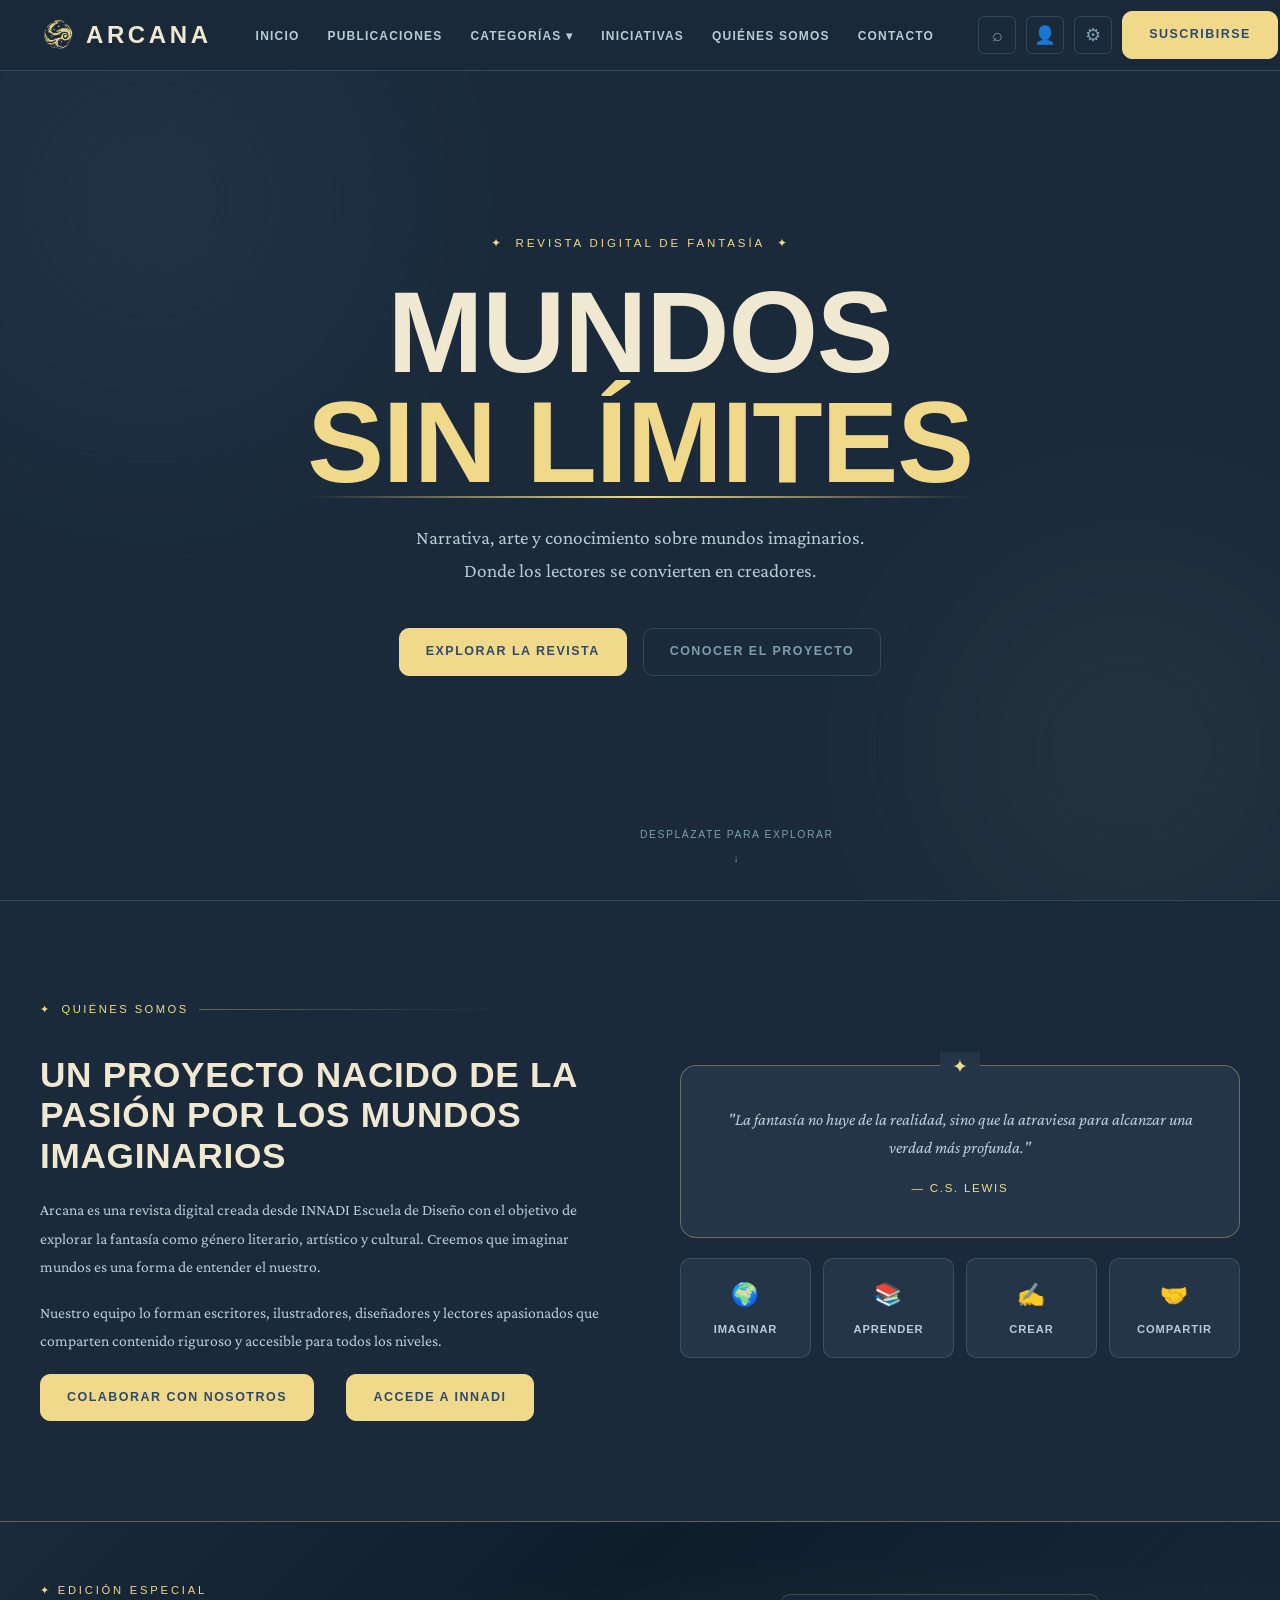
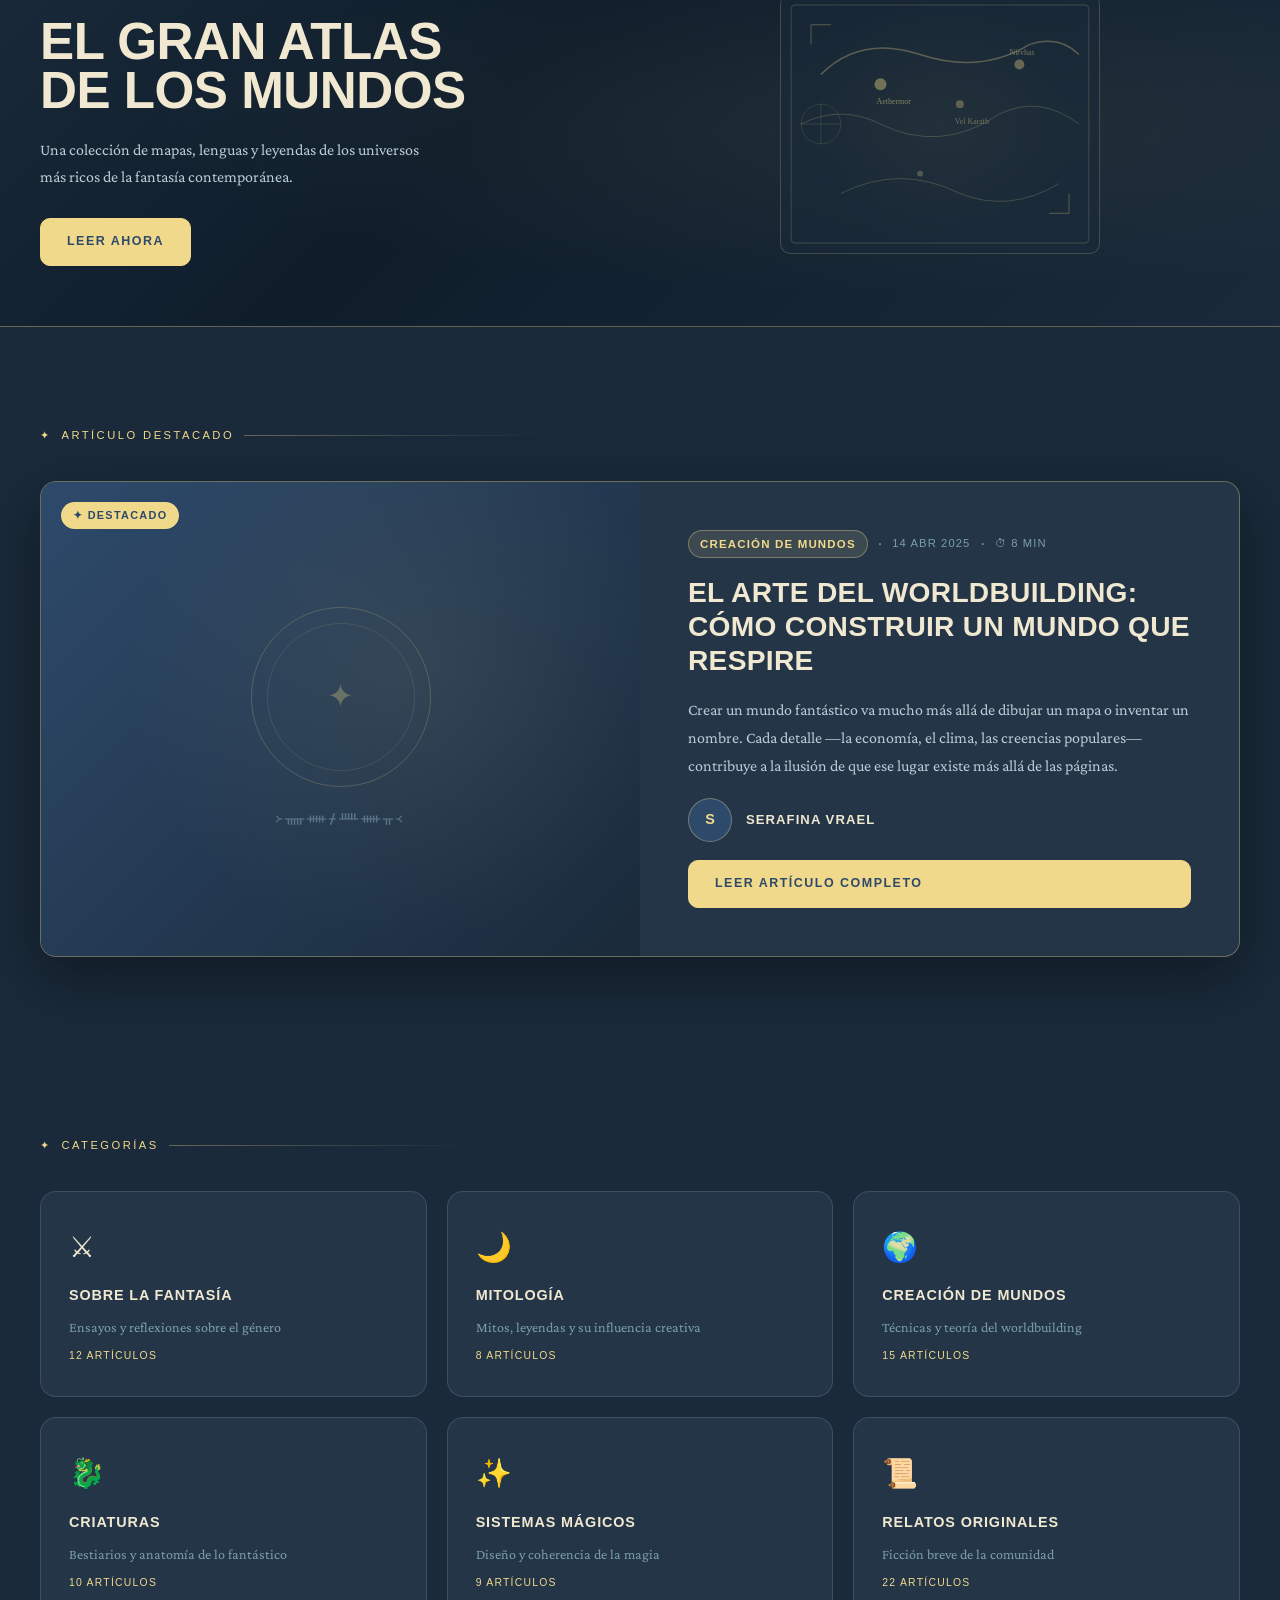
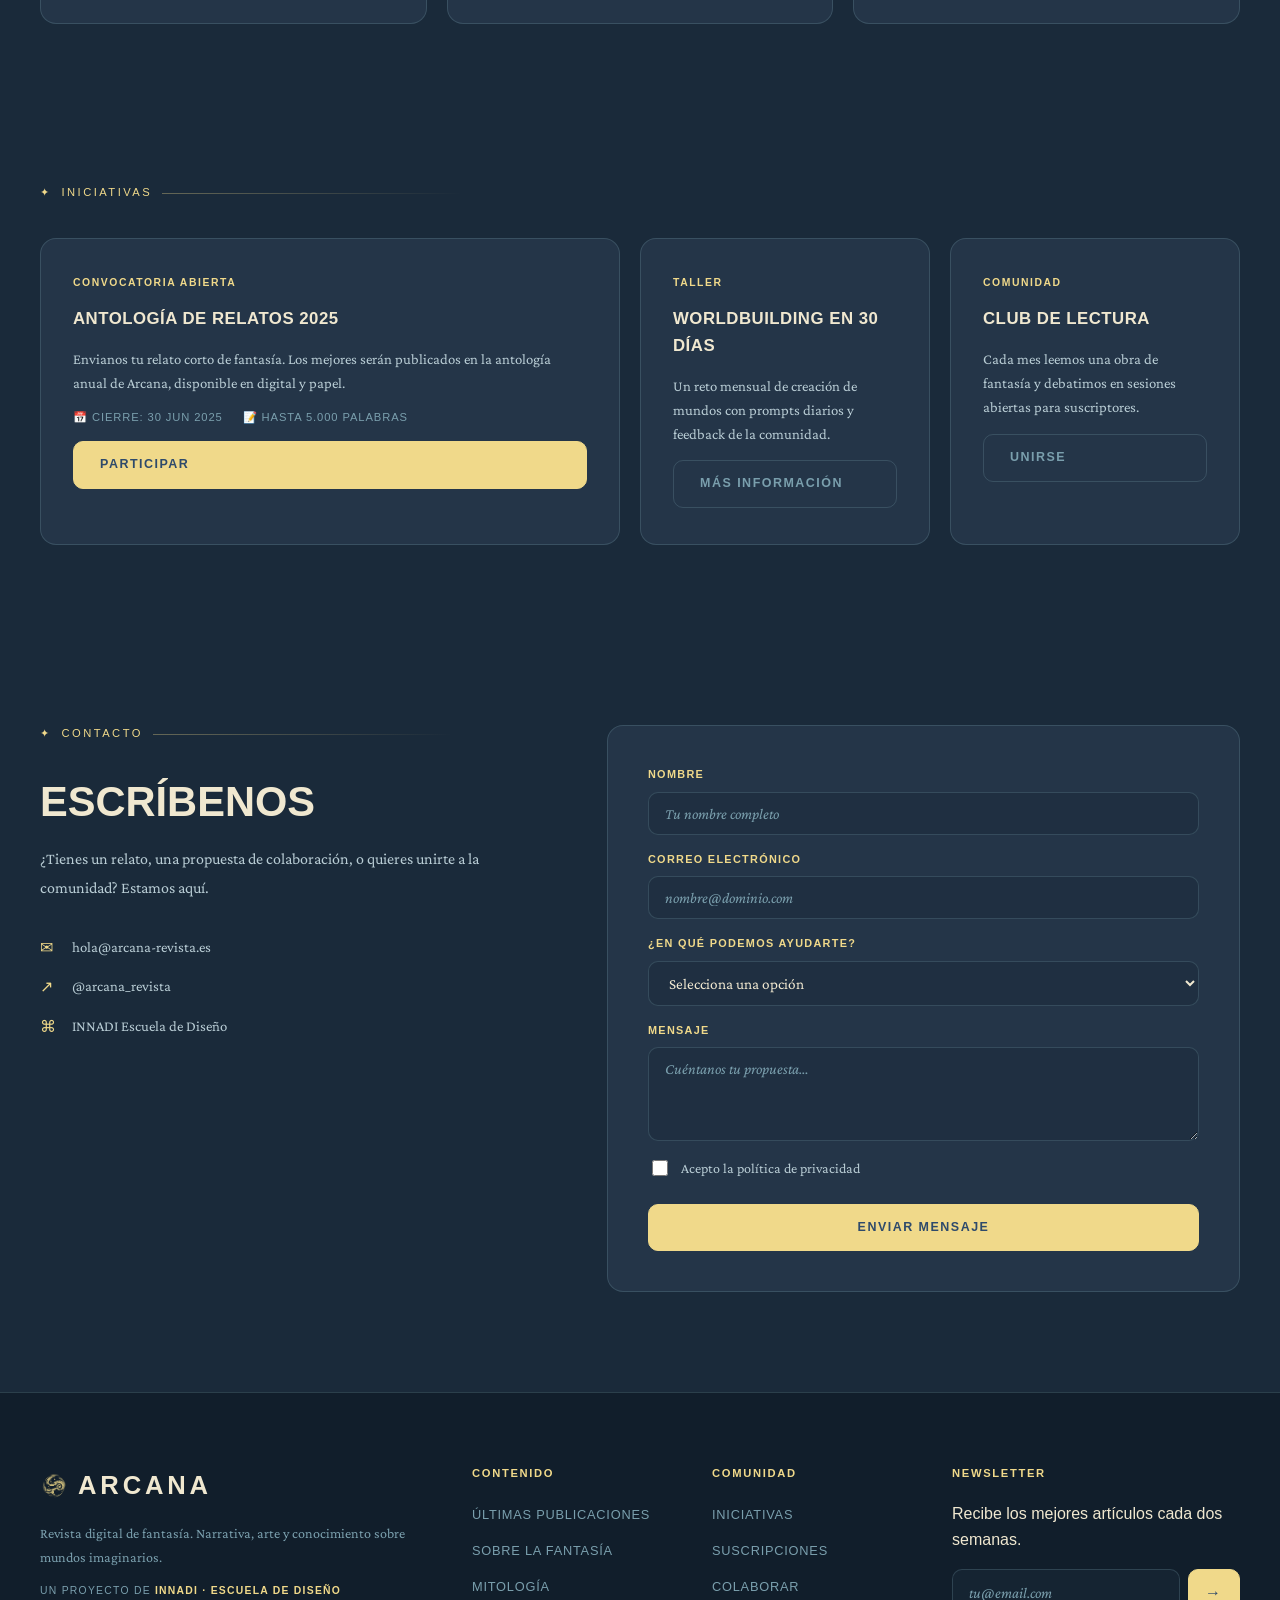
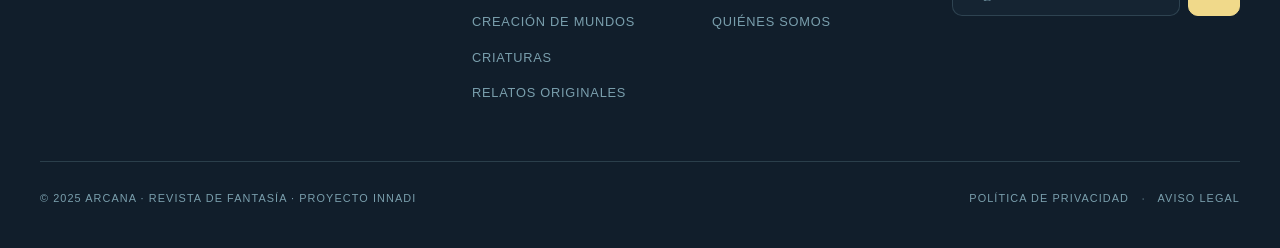
==== commit 46e5916a: "Add files via upload" ====
--- a/index.html
+++ b/index.html
@@ -42,6 +42,7 @@
       </ul>
       <div class="nav-actions">
         <button class="nav-search-btn" id="searchToggle" aria-label="Buscar">⌕</button>
+        <button class="nav-icon-btn" onclick="showPage('usuario')" aria-label="Usuario">👤</button>
         <button class="nav-icon-btn" onclick="showPage('config')" aria-label="Configuración">⚙</button>
         <a href="#" class="btn btn-primary nav-cta" onclick="showPage('suscripciones')">Suscribirse</a>
       </div>
@@ -819,6 +820,95 @@
 
 
   <!-- ═══════════════════════════════
+       PÁGINA: USUARIO
+  ═══════════════════════════════ -->
+  <div id="page-usuario" class="page">
+    <div class="subpage-hero">
+      <div class="container">
+        <p class="hero-eyebrow">✦ Perfil</p>
+        <h1 class="subpage-title">Perfil de usuario</h1>
+        <p class="subpage-subtitle">Tu espacio personal en Arcana</p>
+      </div>
+    </div>
+
+    <div class="container usuario-layout">
+      <aside class="usuario-sidebar">
+        <div class="usuario-card">
+          <div class="profile-avatar-row">
+            <div class="profile-avatar">A</div>
+            <div>
+              <strong style="font-size:1.1rem">Aventurero Arcana</strong>
+              <span style="color:var(--color-text-soft);font-size:0.85rem">@aventurero_arcana</span>
+            </div>
+          </div>
+          <div class="usuario-bio">
+            <p>Explorador de mundos imaginarios y lector voraz de fantasía.</p>
+          </div>
+          <div class="usuario-stats">
+            <div class="stat-item"><strong>12</strong><span>Artículos</span></div>
+            <div class="stat-item"><strong>48</strong><span>Lecturas</span></div>
+            <div class="stat-item"><strong>6</strong><span>Seguidores</span></div>
+          </div>
+          <button class="btn btn-primary" style="width:100%;justify-content:center" onclick="showPage('config')">Editar perfil</button>
+        </div>
+        <div class="usuario-card">
+          <div class="sidebar-label">Categorías favoritas</div>
+          <div class="usuario-fav-tags">
+            <span class="mini-tag">Mundos</span>
+            <span class="mini-tag">Magia</span>
+            <span class="mini-tag">Criaturas</span>
+            <span class="mini-tag">Relatos</span>
+          </div>
+        </div>
+      </aside>
+
+      <main class="usuario-main">
+        <div class="usuario-tabs">
+          <button class="usuario-tab active" onclick="showUsuarioTab('articulos',this)">Mis artículos</button>
+          <button class="usuario-tab" onclick="showUsuarioTab('historial',this)">Historial</button>
+          <button class="usuario-tab" onclick="showUsuarioTab('favoritos',this)">Favoritos</button>
+        </div>
+
+        <div id="usuario-tab-articulos" class="usuario-tab-content active">
+          <div class="articles-grid" style="grid-template-columns:1fr">
+            <article class="article-card" onclick="showPage('articulo')">
+              <div class="article-body">
+                <div class="article-meta"><span class="tag">Mundos</span><span class="meta-date">14 Abr 2025</span></div>
+                <h3 class="article-title">El arte del Worldbuilding: cómo construir un mundo que respire</h3>
+                <p class="article-excerpt">Crear un mundo fantástico va mucho más allá de dibujar un mapa o inventar un nombre.</p>
+                <div class="article-footer"><div class="author-mini"><div class="author-dot">A</div><span>Aventurero</span></div><div class="read-info">⏱ 8 min</div></div>
+              </div>
+            </article>
+            <article class="article-card" onclick="showPage('articulo')">
+              <div class="article-body">
+                <div class="article-meta"><span class="tag">Magia</span><span class="meta-date">2 Abr 2025</span></div>
+                <h3 class="article-title">Sistemas mágicos: coherencia y creatividad</h3>
+                <p class="article-excerpt">Un análisis de los diferentes enfoques para diseñar la magia en la ficción.</p>
+                <div class="article-footer"><div class="author-mini"><div class="author-dot">A</div><span>Aventurero</span></div><div class="read-info">⏱ 6 min</div></div>
+              </div>
+            </article>
+          </div>
+        </div>
+
+        <div id="usuario-tab-historial" class="usuario-tab-content">
+          <div class="usuario-empty">
+            <span style="font-size:2rem">📖</span>
+            <p>No tienes artículos en tu historial de lectura.</p>
+          </div>
+        </div>
+
+        <div id="usuario-tab-favoritos" class="usuario-tab-content">
+          <div class="usuario-empty">
+            <span style="font-size:2rem">⭐</span>
+            <p>No tienes artículos guardados como favoritos.</p>
+          </div>
+        </div>
+      </main>
+    </div>
+  </div><!-- /page-usuario -->
+
+
+  <!-- ═══════════════════════════════
        PÁGINA: CONFIGURACIÓN
   ═══════════════════════════════ -->
   <div id="page-config" class="page">
@@ -1078,7 +1168,5 @@
   <!-- scroll to top -->
   <button class="scroll-top" id="scrollTop" aria-label="Volver al inicio">↑</button>
 
-  <script src="revista.js"></script>
-  <script src="arcana-pages.js"></script>
 </body>
 </html>
--- a/assets/css/revista.css
+++ b/assets/css/revista.css
@@ -2601,6 +2601,157 @@
 }
 
 /* ══════════════════════════════
+   PÁGINA: USUARIO
+══════════════════════════════ */
+.usuario-layout {
+  display: grid;
+  grid-template-columns: 280px 1fr;
+  gap: 40px;
+  padding: 48px 0 80px;
+  align-items: start;
+}
+
+.usuario-sidebar {
+  position: sticky;
+  top: calc(var(--nav-h) + 24px);
+  display: flex;
+  flex-direction: column;
+  gap: 24px;
+}
+
+.usuario-card {
+  background: var(--color-surface);
+  border: 1px solid var(--color-border);
+  border-radius: var(--radius-lg);
+  padding: 28px;
+  display: flex;
+  flex-direction: column;
+  gap: 20px;
+}
+
+.usuario-card .profile-avatar-row {
+  margin-bottom: 0;
+}
+
+.usuario-bio p {
+  font-family: var(--font-serif);
+  font-size: 0.92rem;
+  color: var(--color-text-soft);
+  margin: 0;
+  line-height: 1.6;
+}
+
+.usuario-stats {
+  display: flex;
+  gap: 24px;
+  border-top: 1px solid var(--color-border);
+  padding-top: 20px;
+}
+
+.stat-item {
+  display: flex;
+  flex-direction: column;
+  align-items: center;
+  gap: 4px;
+}
+
+.stat-item strong {
+  font-family: var(--font-display);
+  font-size: 1.1rem;
+  color: var(--color-accent);
+}
+
+.stat-item span {
+  font-family: var(--font-ui);
+  font-size: 0.7rem;
+  text-transform: uppercase;
+  letter-spacing: 0.08em;
+  color: var(--color-text-muted);
+}
+
+.usuario-fav-tags {
+  display: flex;
+  flex-wrap: wrap;
+  gap: 8px;
+}
+
+.mini-tag {
+  display: inline-flex;
+  padding: 4px 12px;
+  background: var(--color-accent-dim);
+  border: 1px solid var(--color-border-gold);
+  border-radius: 999px;
+  font-family: var(--font-ui);
+  font-size: 0.7rem;
+  text-transform: uppercase;
+  letter-spacing: 0.06em;
+  color: var(--color-accent);
+}
+
+.usuario-main {
+  display: flex;
+  flex-direction: column;
+  gap: 28px;
+}
+
+.usuario-tabs {
+  display: flex;
+  gap: 4px;
+  border-bottom: 1px solid var(--color-border);
+  padding-bottom: 0;
+}
+
+.usuario-tab {
+  padding: 12px 24px;
+  font-family: var(--font-ui);
+  font-size: 0.8rem;
+  text-transform: uppercase;
+  letter-spacing: 0.08em;
+  color: var(--color-text-muted);
+  background: none;
+  border: none;
+  border-bottom: 2px solid transparent;
+  cursor: pointer;
+  transition: all var(--transition);
+}
+
+.usuario-tab:hover {
+  color: var(--color-text-soft);
+}
+
+.usuario-tab.active {
+  color: var(--color-accent);
+  border-bottom-color: var(--color-accent);
+}
+
+.usuario-tab-content {
+  display: none;
+}
+
+.usuario-tab-content.active {
+  display: block;
+}
+
+.usuario-tab-content .articles-grid {
+  gap: 16px;
+}
+
+.usuario-empty {
+  text-align: center;
+  padding: 60px 20px;
+  background: var(--color-surface);
+  border: 1px solid var(--color-border);
+  border-radius: var(--radius-lg);
+}
+
+.usuario-empty p {
+  font-family: var(--font-serif);
+  color: var(--color-text-muted);
+  font-size: 1rem;
+  margin: 16px 0 0;
+}
+
+/* ══════════════════════════════
    BOTÓN SCROLL TOP
 ══════════════════════════════ */
 .scroll-top {
@@ -2705,6 +2856,10 @@
 
   .hero-title { font-size: clamp(2.8rem, 12vw, 5rem); }
   .scroll-top { bottom: 20px; right: 20px; }
+
+  .usuario-layout { grid-template-columns: 1fr; }
+  .usuario-sidebar { position: static; }
+  .usuario-stats { justify-content: center; }
 }
 
 @media (max-width: 480px) {
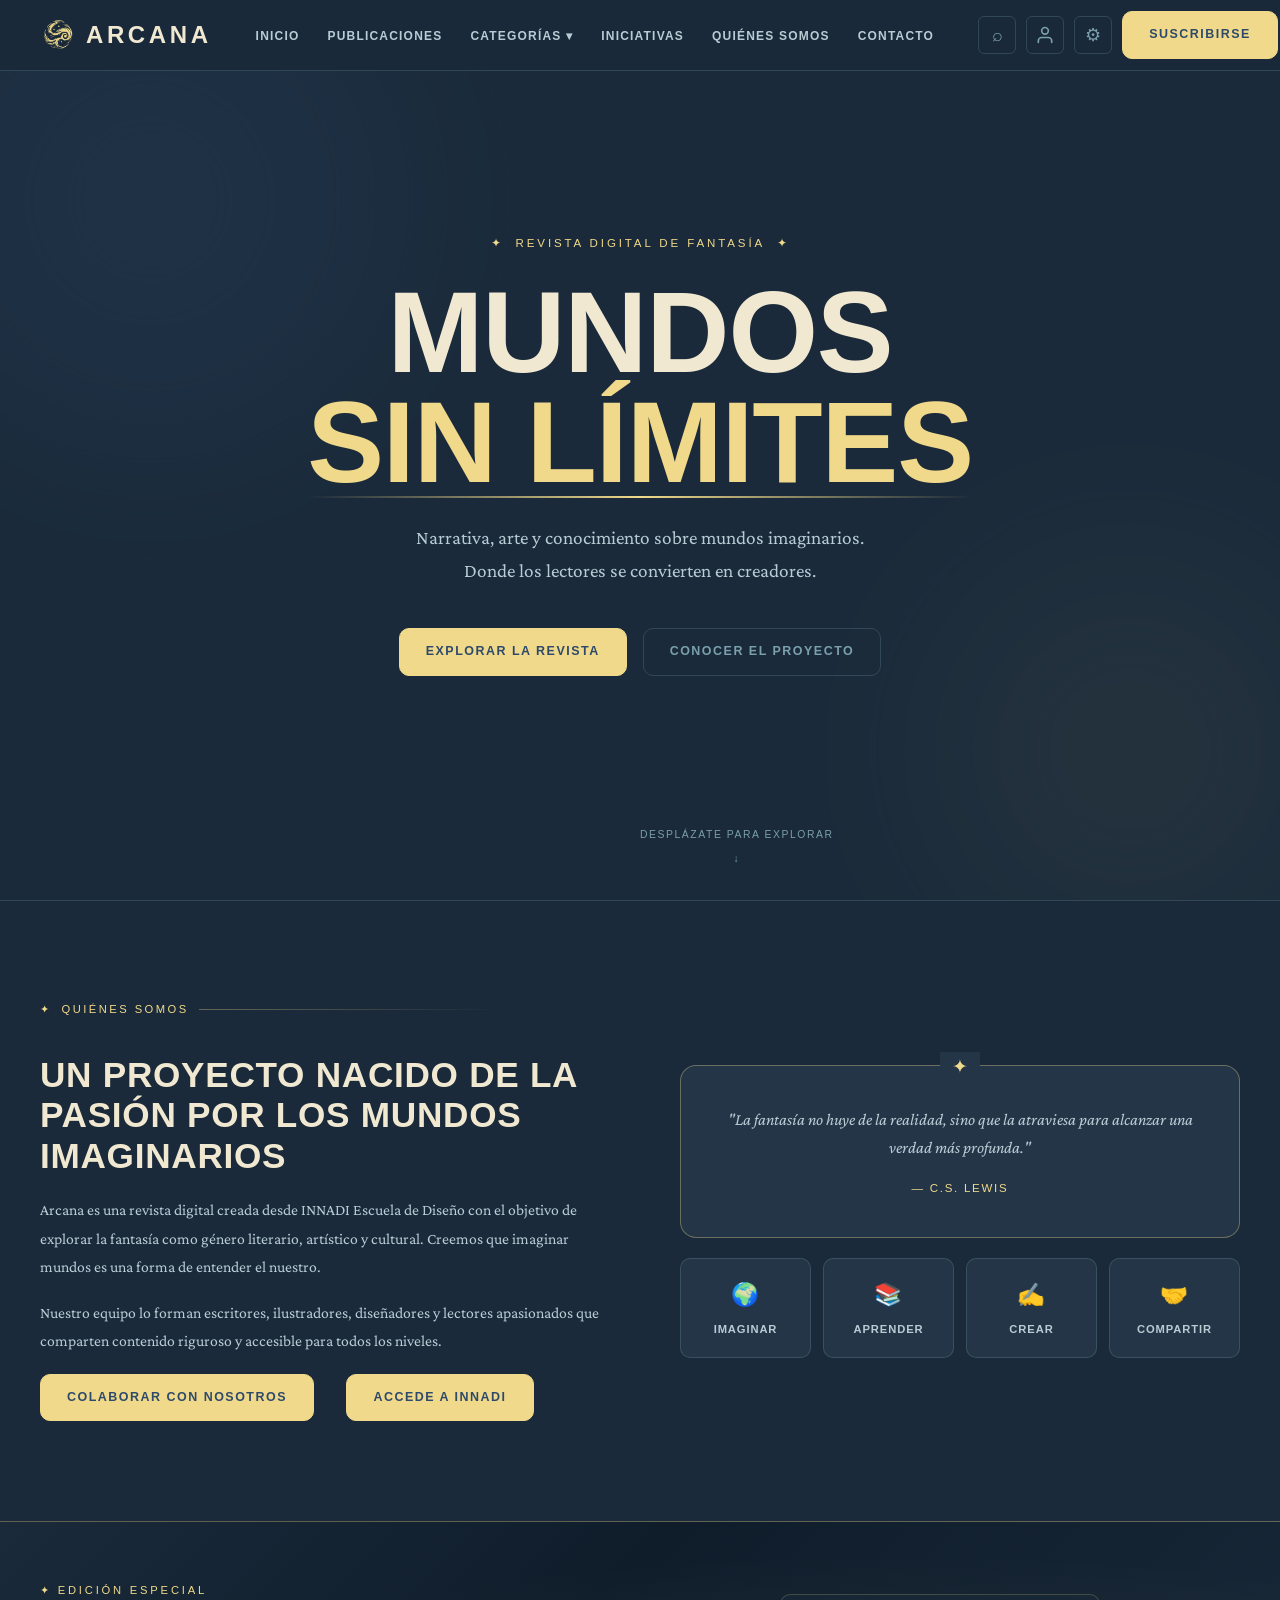
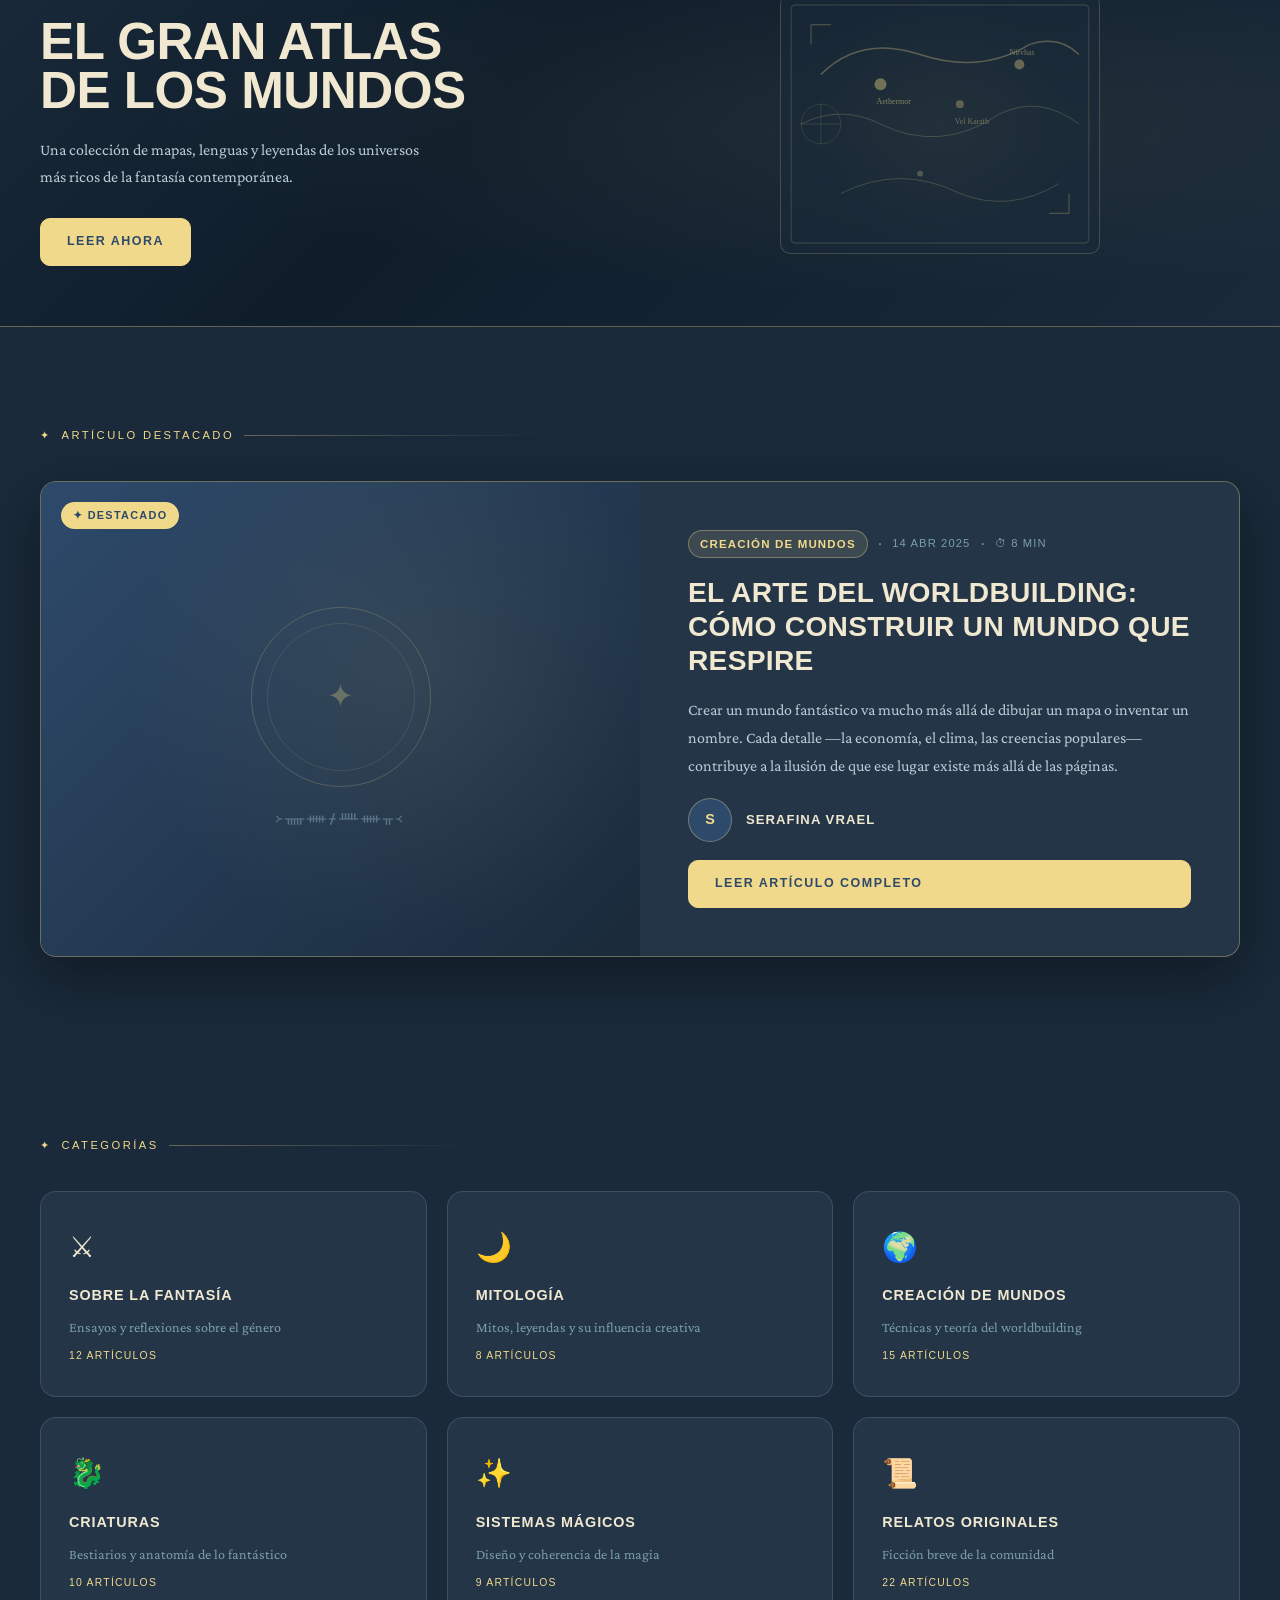
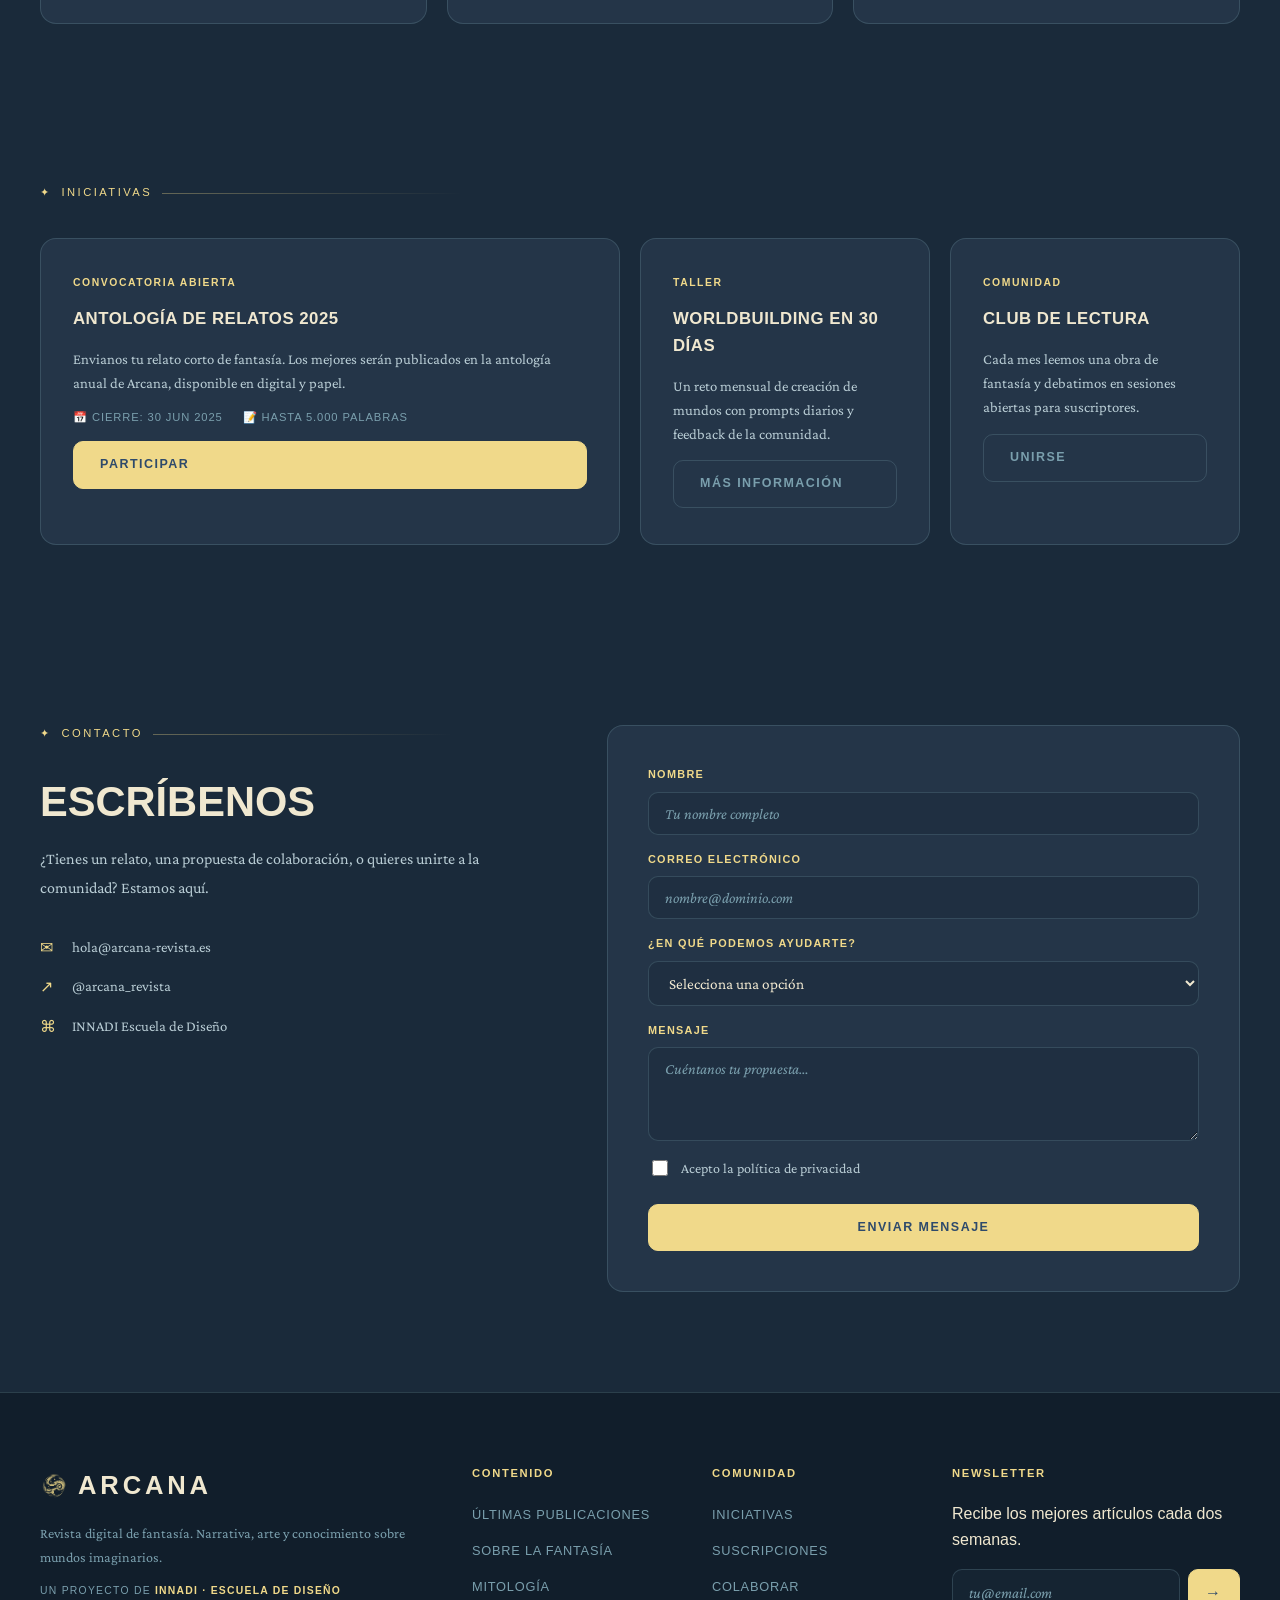
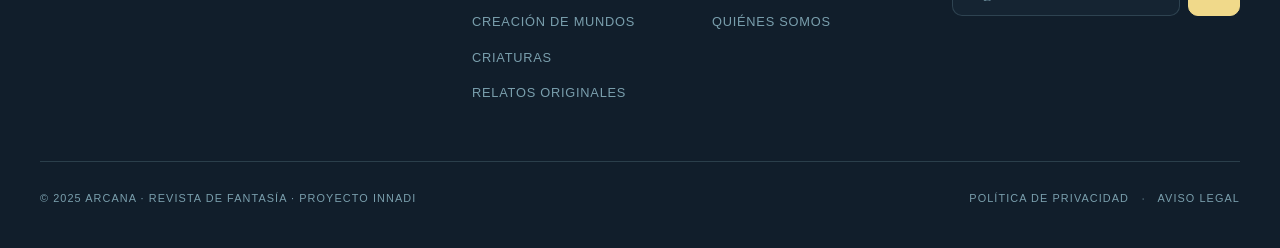
==== commit 4436d106: "Add files via upload" ====
--- a/index.html
+++ b/index.html
@@ -42,7 +42,12 @@
       </ul>
       <div class="nav-actions">
         <button class="nav-search-btn" id="searchToggle" aria-label="Buscar">⌕</button>
-        <button class="nav-icon-btn" onclick="showPage('usuario')" aria-label="Usuario">👤</button>
+        <button class="nav-icon-btn" onclick="showPage('usuario')" aria-label="Usuario">
+          <svg width="20" height="20" viewBox="0 0 24 24" fill="none" stroke="currentColor" stroke-width="2" stroke-linecap="round" stroke-linejoin="round">
+            <path d="M20 21v-2a4 4 0 0 0-4-4H8a4 4 0 0 0-4 4v2"/>
+            <circle cx="12" cy="7" r="4"/>
+          </svg>
+        </button>
         <button class="nav-icon-btn" onclick="showPage('config')" aria-label="Configuración">⚙</button>
         <a href="#" class="btn btn-primary nav-cta" onclick="showPage('suscripciones')">Suscribirse</a>
       </div>
